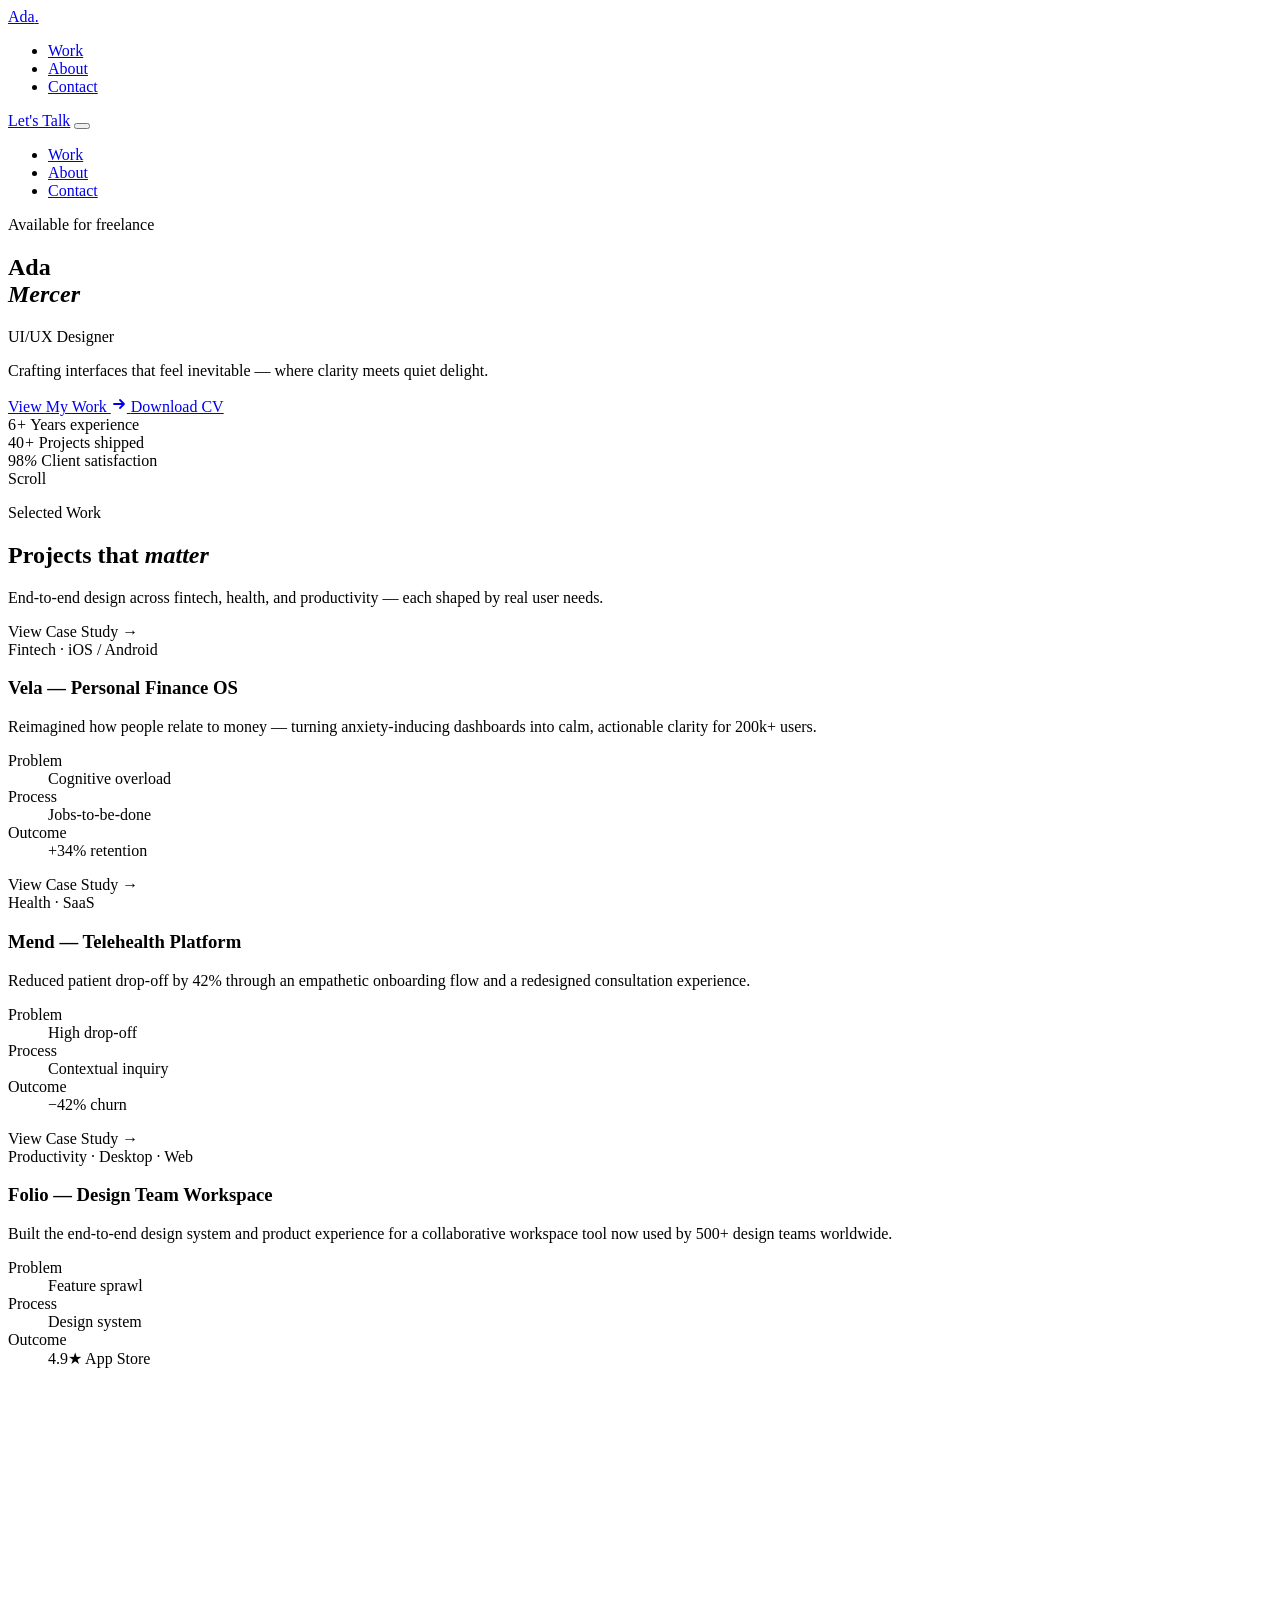
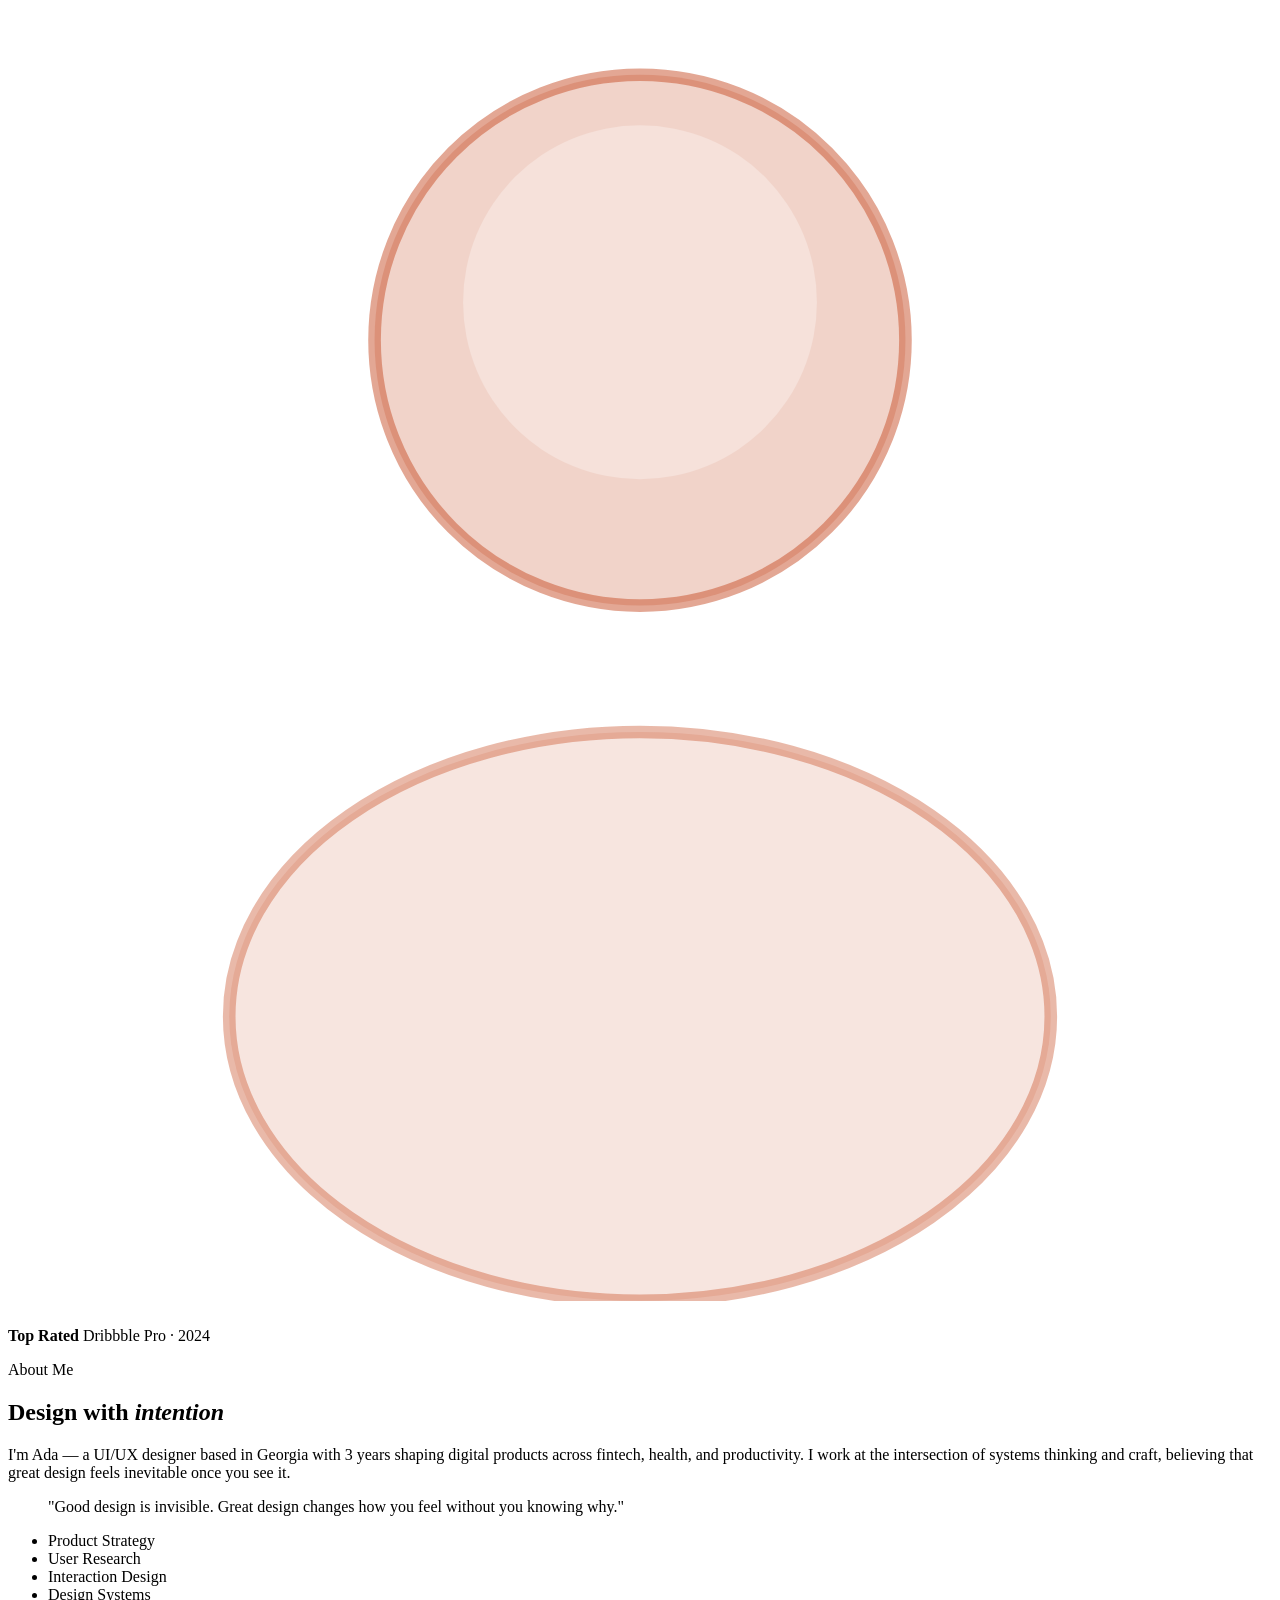
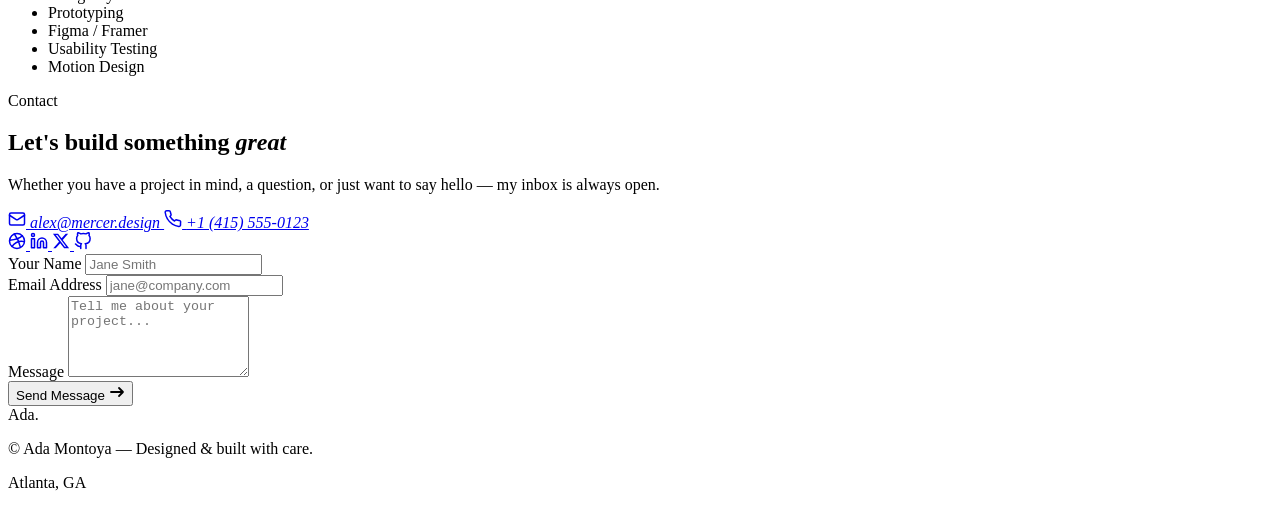
==== index.HTML @ 37df7f0f "Create index.HTML" ====
<!DOCTYPE html>
<html lang="en">
<head>
  <!-- =============================================
       META & SEO
  ============================================= -->
  <meta charset="UTF-8" />
  <meta name="viewport" content="width=device-width, initial-scale=1.0"/>
  <meta name="description" content="Ada Montoya — UI/UX Designer crafting clean, intentional digital experiences."/>
  <meta name="author" content="Ada Montoya"/>

  <!-- Open Graph (social media previews) -->
  <meta property="og:title" content="Ada Montoya — UI/UX Designer"/>
  <meta property="og:description" content="Designing interfaces where clarity meets quiet delight."/>
  <meta property="og:image" content="assets/og-image.png"/>
  <meta property="og:url" content="https://yourusername.github.io/portfolio"/>
  <meta property="og:type" content="website"/>

  <!-- Twitter Card -->
  <meta name="twitter:card" content="summary_large_image"/>
  <meta name="twitter:title" content="Ada Montoya — UI/UX Designer"/>
  <meta name="twitter:image" content="assets/og-image.png"/>

  <title>Ada Montoya — UI/UX Designer</title>

  <!-- Favicon -->
  <link rel="icon" type="image/png" href="assets/favicon.png"/>

  <!-- =============================================
       FONTS
  ============================================= -->
  <link rel="preconnect" href="https://fonts.googleapis.com"/>
  <link rel="preconnect" href="https://fonts.gstatic.com" crossorigin/>
  <link href="https://fonts.googleapis.com/css2?family=Playfair+Display:ital,wght@0,700;0,900;1,400&family=DM+Sans:wght@300;400;500&display=swap" rel="stylesheet"/>

  <!-- =============================================
       STYLESHEET
  ============================================= -->
  <link rel="stylesheet" href="style.css"/>
</head>

<body>

  <!-- =============================================
       CUSTOM CURSOR (desktop only)
  ============================================= -->
  <div class="cursor" id="cursor" aria-hidden="true"></div>

  <!-- =============================================
       NAVIGATION
  ============================================= -->
  <header>
    <nav class="nav" id="nav" role="navigation" aria-label="Main navigation">
      <a href="#hero" class="nav__logo" aria-label="Ada Montoya — Home">
        Ada<span>.</span>
      </a>

      <!-- Desktop links -->
      <ul class="nav__links" role="list">
        <li><a href="#projects">Work</a></li>
        <li><a href="#about">About</a></li>
        <li><a href="#contact">Contact</a></li>
      </ul>

      <!-- CTA button -->
      <a href="#contact" class="btn btn--nav">Let's Talk</a>

      <!-- Mobile hamburger -->
      <button class="nav__hamburger" id="hamburger" aria-label="Toggle menu" aria-expanded="false">
        <span></span>
        <span></span>
        <span></span>
      </button>
    </nav>

    <!-- Mobile menu (toggled by JS) -->
    <div class="nav__mobile" id="mobileMenu" aria-hidden="true">
      <ul role="list">
        <li><a href="#projects" class="mobile-link">Work</a></li>
        <li><a href="#about"    class="mobile-link">About</a></li>
        <li><a href="#contact"  class="mobile-link">Contact</a></li>
      </ul>
    </div>
  </header>

  <main>

    <!-- =============================================
         HERO SECTION
    ============================================= -->
    <section class="hero" id="hero" aria-label="Introduction">
      <div class="hero__text">
        <!-- Availability badge -->
        <div class="badge" aria-label="Currently available for work">
          <span class="badge__dot" aria-hidden="true"></span>
          Available for freelance
        </div>

        <!-- Name headline -->
        <h1 class="hero__name">
          Ada<br>
          <em>Mercer</em>
        </h1>

        <!-- Title + tagline -->
        <p class="hero__title">UI/UX Designer</p>
        <p class="hero__tagline">
          Crafting interfaces that feel inevitable — where clarity meets quiet delight.
        </p>

        <!-- CTAs -->
        <div class="hero__actions">
          <a href="#projects" class="btn btn--primary">
            View My Work
            <svg width="16" height="16" viewBox="0 0 16 16" fill="none" aria-hidden="true">
              <path d="M3 8h10M9 4l4 4-4 4" stroke="currentColor" stroke-width="1.8" stroke-linecap="round" stroke-linejoin="round"/>
            </svg>
          </a>
          <a href="assets/ada-montoya-resume.pdf" class="btn btn--ghost" target="_blank" rel="noopener">
            Download CV
          </a>
        </div>
      </div>

      <!-- Stats column -->
      <div class="hero__stats" aria-label="Career highlights">
        <div class="stat">
          <span class="stat__num">6<em>+</em></span>
          <span class="stat__label">Years experience</span>
        </div>
        <div class="stat">
          <span class="stat__num">40<em>+</em></span>
          <span class="stat__label">Projects shipped</span>
        </div>
        <div class="stat">
          <span class="stat__num">98<em>%</em></span>
          <span class="stat__label">Client satisfaction</span>
        </div>
      </div>

      <!-- Scroll cue -->
      <div class="scroll-cue" aria-hidden="true">
        <div class="scroll-cue__line"></div>
        <span>Scroll</span>
      </div>
    </section>

    <!-- =============================================
         PROJECTS SECTION
    ============================================= -->
    <section class="projects" id="projects" aria-label="Selected projects">
      <div class="section-header reveal">
        <p class="section-label">Selected Work</p>
        <h2 class="section-title">Projects that <em>matter</em></h2>
        <p class="section-sub">
          End-to-end design across fintech, health, and productivity — each shaped by real user needs.
        </p>
      </div>

      <div class="projects__grid">

        <!-- Project Card 1 -->
        <article class="project-card reveal" aria-label="Vela Finance project">
          <div class="project-card__visual pv--orange">
            <!-- Replace with <img src="assets/vela-cover.png" alt="Vela Finance app screens"> -->
            <div class="project-card__mockup" aria-hidden="true">
              <div class="mock">
                <div class="mock__bar"></div>
                <div class="mock__bar mock__bar--short"></div>
                <div class="mock__body"></div>
              </div>
            </div>
            <div class="project-card__overlay" aria-hidden="true">
              <span class="view-label">View Case Study →</span>
            </div>
          </div>
          <div class="project-card__info">
            <span class="project-tag">Fintech · iOS / Android</span>
            <h3 class="project-card__title">Vela — Personal Finance OS</h3>
            <p class="project-card__desc">
              Reimagined how people relate to money — turning anxiety-inducing dashboards
              into calm, actionable clarity for 200k+ users.
            </p>
            <dl class="project-meta">
              <div class="project-meta__item">
                <dt>Problem</dt>
                <dd>Cognitive overload</dd>
              </div>
              <div class="project-meta__item">
                <dt>Process</dt>
                <dd>Jobs-to-be-done</dd>
              </div>
              <div class="project-meta__item">
                <dt>Outcome</dt>
                <dd>+34% retention</dd>
              </div>
            </dl>
          </div>
        </article>

        <!-- Project Card 2 -->
        <article class="project-card reveal" aria-label="Mend Telehealth project">
          <div class="project-card__visual pv--blue">
            <div class="project-card__mockup" aria-hidden="true">
              <div class="mock">
                <div class="mock__bar mock__bar--short"></div>
                <div class="mock__bar"></div>
                <div class="mock__body"></div>
              </div>
            </div>
            <div class="project-card__overlay" aria-hidden="true">
              <span class="view-label">View Case Study →</span>
            </div>
          </div>
          <div class="project-card__info">
            <span class="project-tag">Health · SaaS</span>
            <h3 class="project-card__title">Mend — Telehealth Platform</h3>
            <p class="project-card__desc">
              Reduced patient drop-off by 42% through an empathetic onboarding flow
              and a redesigned consultation experience.
            </p>
            <dl class="project-meta">
              <div class="project-meta__item">
                <dt>Problem</dt>
                <dd>High drop-off</dd>
              </div>
              <div class="project-meta__item">
                <dt>Process</dt>
                <dd>Contextual inquiry</dd>
              </div>
              <div class="project-meta__item">
                <dt>Outcome</dt>
                <dd>−42% churn</dd>
              </div>
            </dl>
          </div>
        </article>

        <!-- Project Card 3 — wide -->
        <article class="project-card project-card--wide reveal" aria-label="Folio Workspace project">
          <div class="project-card__visual pv--green">
            <div class="project-card__mockup" aria-hidden="true">
              <div class="mock">
                <div class="mock__bar"></div>
                <div class="mock__bar mock__bar--short"></div>
                <div class="mock__body"></div>
              </div>
            </div>
            <div class="project-card__overlay" aria-hidden="true">
              <span class="view-label">View Case Study →</span>
            </div>
          </div>
          <div class="project-card__info">
            <span class="project-tag">Productivity · Desktop · Web</span>
            <h3 class="project-card__title">Folio — Design Team Workspace</h3>
            <p class="project-card__desc">
              Built the end-to-end design system and product experience for a collaborative
              workspace tool now used by 500+ design teams worldwide.
            </p>
            <dl class="project-meta">
              <div class="project-meta__item">
                <dt>Problem</dt>
                <dd>Feature sprawl</dd>
              </div>
              <div class="project-meta__item">
                <dt>Process</dt>
                <dd>Design system</dd>
              </div>
              <div class="project-meta__item">
                <dt>Outcome</dt>
                <dd>4.9★ App Store</dd>
              </div>
            </dl>
          </div>
        </article>

      </div>
    </section>

    <!-- =============================================
         ABOUT SECTION
    ============================================= -->
    <section class="about" id="about" aria-label="About Ada Montoya">
      <div class="about__grid">

        <!-- Photo column -->
        <div class="about__photo reveal">
          <div class="about__frame">
            <!--
              Replace the SVG below with a real photo:
              <img src="assets/ada-montoya.jpg" alt="Ada Montoya, UI/UX Designer">
            -->
            <svg class="avatar" viewBox="0 0 200 240" fill="none" aria-label="Ada Montoya photo placeholder">
              <ellipse cx="100" cy="88" rx="42" ry="42" fill="rgba(200,80,42,.25)" stroke="rgba(200,80,42,.5)" stroke-width="2"/>
              <circle cx="100" cy="82" r="28" fill="rgba(255,255,255,.3)"/>
              <ellipse cx="100" cy="195" rx="65" ry="45" fill="rgba(200,80,42,.15)" stroke="rgba(200,80,42,.4)" stroke-width="2"/>
            </svg>
          </div>
          <!-- Floating credential chip -->
          <div class="about__chip" aria-label="Award: Top Rated on Dribbble, 2024">
            <div class="chip__icon" aria-hidden="true">
              <svg width="18" height="18" viewBox="0 0 18 18" fill="none">
                <path d="M9 2l1.8 3.6L15 6.3l-3 2.9.7 4.1L9 11.2l-3.7 2.1.7-4.1L3 6.3l4.2-.7L9 2z" fill="#fff"/>
              </svg>
            </div>
            <div class="chip__text">
              <strong>Top Rated</strong>
              <span>Dribbble Pro · 2024</span>
            </div>
          </div>
        </div>

        <!-- Content column -->
        <div class="about__content">
          <p class="section-label reveal">About Me</p>
          <h2 class="section-title reveal">Design with <em>intention</em></h2>

          <p class="about__intro reveal">
            I'm Ada — a UI/UX designer based in Georgia with 3 years shaping
            digital products across fintech, health, and productivity. I work at the
            intersection of systems thinking and craft, believing that great design
            feels inevitable once you see it.
          </p>

          <!-- Philosophy quote -->
          <blockquote class="about__quote reveal">
            "Good design is invisible. Great design changes how you feel without you knowing why."
          </blockquote>

          <!-- Skills -->
          <ul class="skills" aria-label="Design skills" role="list">
            <li class="skill-pill reveal"><span class="skill-pill__dot" aria-hidden="true"></span>Product Strategy</li>
            <li class="skill-pill reveal"><span class="skill-pill__dot" aria-hidden="true"></span>User Research</li>
            <li class="skill-pill reveal"><span class="skill-pill__dot" aria-hidden="true"></span>Interaction Design</li>
            <li class="skill-pill reveal"><span class="skill-pill__dot" aria-hidden="true"></span>Design Systems</li>
            <li class="skill-pill reveal"><span class="skill-pill__dot" aria-hidden="true"></span>Prototyping</li>
            <li class="skill-pill reveal"><span class="skill-pill__dot" aria-hidden="true"></span>Figma / Framer</li>
            <li class="skill-pill reveal"><span class="skill-pill__dot" aria-hidden="true"></span>Usability Testing</li>
            <li class="skill-pill reveal"><span class="skill-pill__dot" aria-hidden="true"></span>Motion Design</li>
          </ul>
        </div>

      </div>
    </section>

    <!-- =============================================
         CONTACT SECTION
    ============================================= -->
    <section class="contact" id="contact" aria-label="Contact Ada Montoya">
      <div class="contact__wrap">

        <!-- Left: info -->
        <div class="contact__info">
          <p class="section-label reveal">Contact</p>
          <h2 class="section-title reveal">Let's build something <em>great</em></h2>
          <p class="contact__lead reveal">
            Whether you have a project in mind, a question, or just want to say hello —
            my inbox is always open.
          </p>

          <!-- Direct links -->
          <address class="contact__links reveal">
            <a href="mailto:alex@mercer.design" class="contact-link">
              <span class="contact-link__icon" aria-hidden="true">
                <svg width="18" height="18" viewBox="0 0 24 24" fill="none" stroke="currentColor" stroke-width="2" stroke-linecap="round" stroke-linejoin="round">
                  <rect x="2" y="4" width="20" height="16" rx="2"/>
                  <path d="m22 7-8.97 5.7a1.94 1.94 0 0 1-2.06 0L2 7"/>
                </svg>
              </span>
              alex@mercer.design
            </a>
            <a href="tel:+14155550123" class="contact-link">
              <span class="contact-link__icon" aria-hidden="true">
                <svg width="18" height="18" viewBox="0 0 24 24" fill="none" stroke="currentColor" stroke-width="2" stroke-linecap="round" stroke-linejoin="round">
                  <path d="M22 16.92v3a2 2 0 0 1-2.18 2 19.8 19.8 0 0 1-8.63-3.07A19.5 19.5 0 0 1 4.69 12 19.8 19.8 0 0 1 1.63 3.35 2 2 0 0 1 3.6 1h3a2 2 0 0 1 2 1.72c.127.96.361 1.903.7 2.81a2 2 0 0 1-.45 2.11L7.91 8.6a16 16 0 0 0 6.13 6.13l.96-.96a2 2 0 0 1 2.11-.45c.907.339 1.85.573 2.81.7A2 2 0 0 1 22 16.92z"/>
                </svg>
              </span>
              +1 (415) 555-0123
            </a>
          </address>

          <!-- Social icons -->
          <div class="social-row reveal" aria-label="Social media links">
            <a href="https://dribbble.com/yourhandle" class="social-btn" aria-label="Dribbble" target="_blank" rel="noopener">
              <svg width="18" height="18" viewBox="0 0 24 24" fill="none" stroke="currentColor" stroke-width="2" stroke-linecap="round" stroke-linejoin="round" aria-hidden="true">
                <circle cx="12" cy="12" r="10"/>
                <path d="M19.13 5.09C15.22 9.14 10 10.44 2.25 10.94"/>
                <path d="M21.75 12.84c-6.62-1.41-12.14 1-16.38 6.32"/>
                <path d="M8.56 2.75c4.37 6 6 9.42 8 17.72"/>
              </svg>
            </a>
            <a href="https://linkedin.com/in/yourhandle" class="social-btn" aria-label="LinkedIn" target="_blank" rel="noopener">
              <svg width="18" height="18" viewBox="0 0 24 24" fill="none" stroke="currentColor" stroke-width="2" stroke-linecap="round" stroke-linejoin="round" aria-hidden="true">
                <path d="M16 8a6 6 0 0 1 6 6v7h-4v-7a2 2 0 0 0-4 0v7h-4v-7a6 6 0 0 1 6-6z"/>
                <rect width="4" height="12" x="2" y="9"/>
                <circle cx="4" cy="4" r="2"/>
              </svg>
            </a>
            <a href="https://twitter.com/yourhandle" class="social-btn" aria-label="Twitter / X" target="_blank" rel="noopener">
              <svg width="18" height="18" viewBox="0 0 24 24" fill="currentColor" aria-hidden="true">
                <path d="M18.244 2.25h3.308l-7.227 8.26 8.502 11.24H16.17l-5.214-6.817L4.99 21.75H1.68l7.73-8.835L1.254 2.25H8.08l4.713 6.231zm-1.161 17.52h1.833L7.084 4.126H5.117z"/>
              </svg>
            </a>
            <a href="https://github.com/yourhandle" class="social-btn" aria-label="GitHub" target="_blank" rel="noopener">
              <svg width="18" height="18" viewBox="0 0 24 24" fill="none" stroke="currentColor" stroke-width="2" stroke-linecap="round" stroke-linejoin="round" aria-hidden="true">
                <path d="M9 19c-5 1.5-5-2.5-7-3m14 6v-3.87a3.37 3.37 0 0 0-.94-2.61c3.14-.35 6.44-1.54 6.44-7A5.44 5.44 0 0 0 20 4.77 5.07 5.07 0 0 0 19.91 1S18.73.65 16 2.48a13.38 13.38 0 0 0-7 0C6.27.65 5.09 1 5.09 1A5.07 5.07 0 0 0 5 4.77a5.44 5.44 0 0 0-1.5 3.78c0 5.42 3.3 6.61 6.44 7A3.37 3.37 0 0 0 9 18.13V22"/>
              </svg>
            </a>
          </div>
        </div>

        <!-- Right: form -->
        <form class="contact__form reveal" id="contactForm" novalidate aria-label="Contact form">
          <div class="form-group">
            <label for="name">Your Name</label>
            <input
              type="text"
              id="name"
              name="name"
              placeholder="Jane Smith"
              autocomplete="name"
              required
              aria-required="true"
            />
            <span class="form-error" aria-live="polite"></span>
          </div>

          <div class="form-group">
            <label for="email">Email Address</label>
            <input
              type="email"
              id="email"
              name="email"
              placeholder="jane@company.com"
              autocomplete="email"
              required
              aria-required="true"
            />
            <span class="form-error" aria-live="polite"></span>
          </div>

          <div class="form-group">
            <label for="message">Message</label>
            <textarea
              id="message"
              name="message"
              placeholder="Tell me about your project..."
              rows="5"
              required
              aria-required="true"
            ></textarea>
            <span class="form-error" aria-live="polite"></span>
          </div>

          <button type="submit" class="btn btn--submit" id="submitBtn">
            Send Message
            <svg width="16" height="16" viewBox="0 0 16 16" fill="none" aria-hidden="true">
              <path d="M2 8h12M10 4l4 4-4 4" stroke="currentColor" stroke-width="1.8" stroke-linecap="round" stroke-linejoin="round"/>
            </svg>
          </button>
        </form>

      </div>
    </section>

  </main>

  <!-- =============================================
       FOOTER
  ============================================= -->
  <footer class="footer" role="contentinfo">
    <div class="footer__logo">Ada<span>.</span></div>
    <p class="footer__copy">© <span id="year"></span> Ada Montoya — Designed &amp; built with care.</p>
    <p class="footer__location">Atlanta, GA</p>
  </footer>

  <!-- =============================================
       JAVASCRIPT (loaded at end of body for performance)
  ============================================= -->
  <script src="main.js"></script>

</body>
</html>
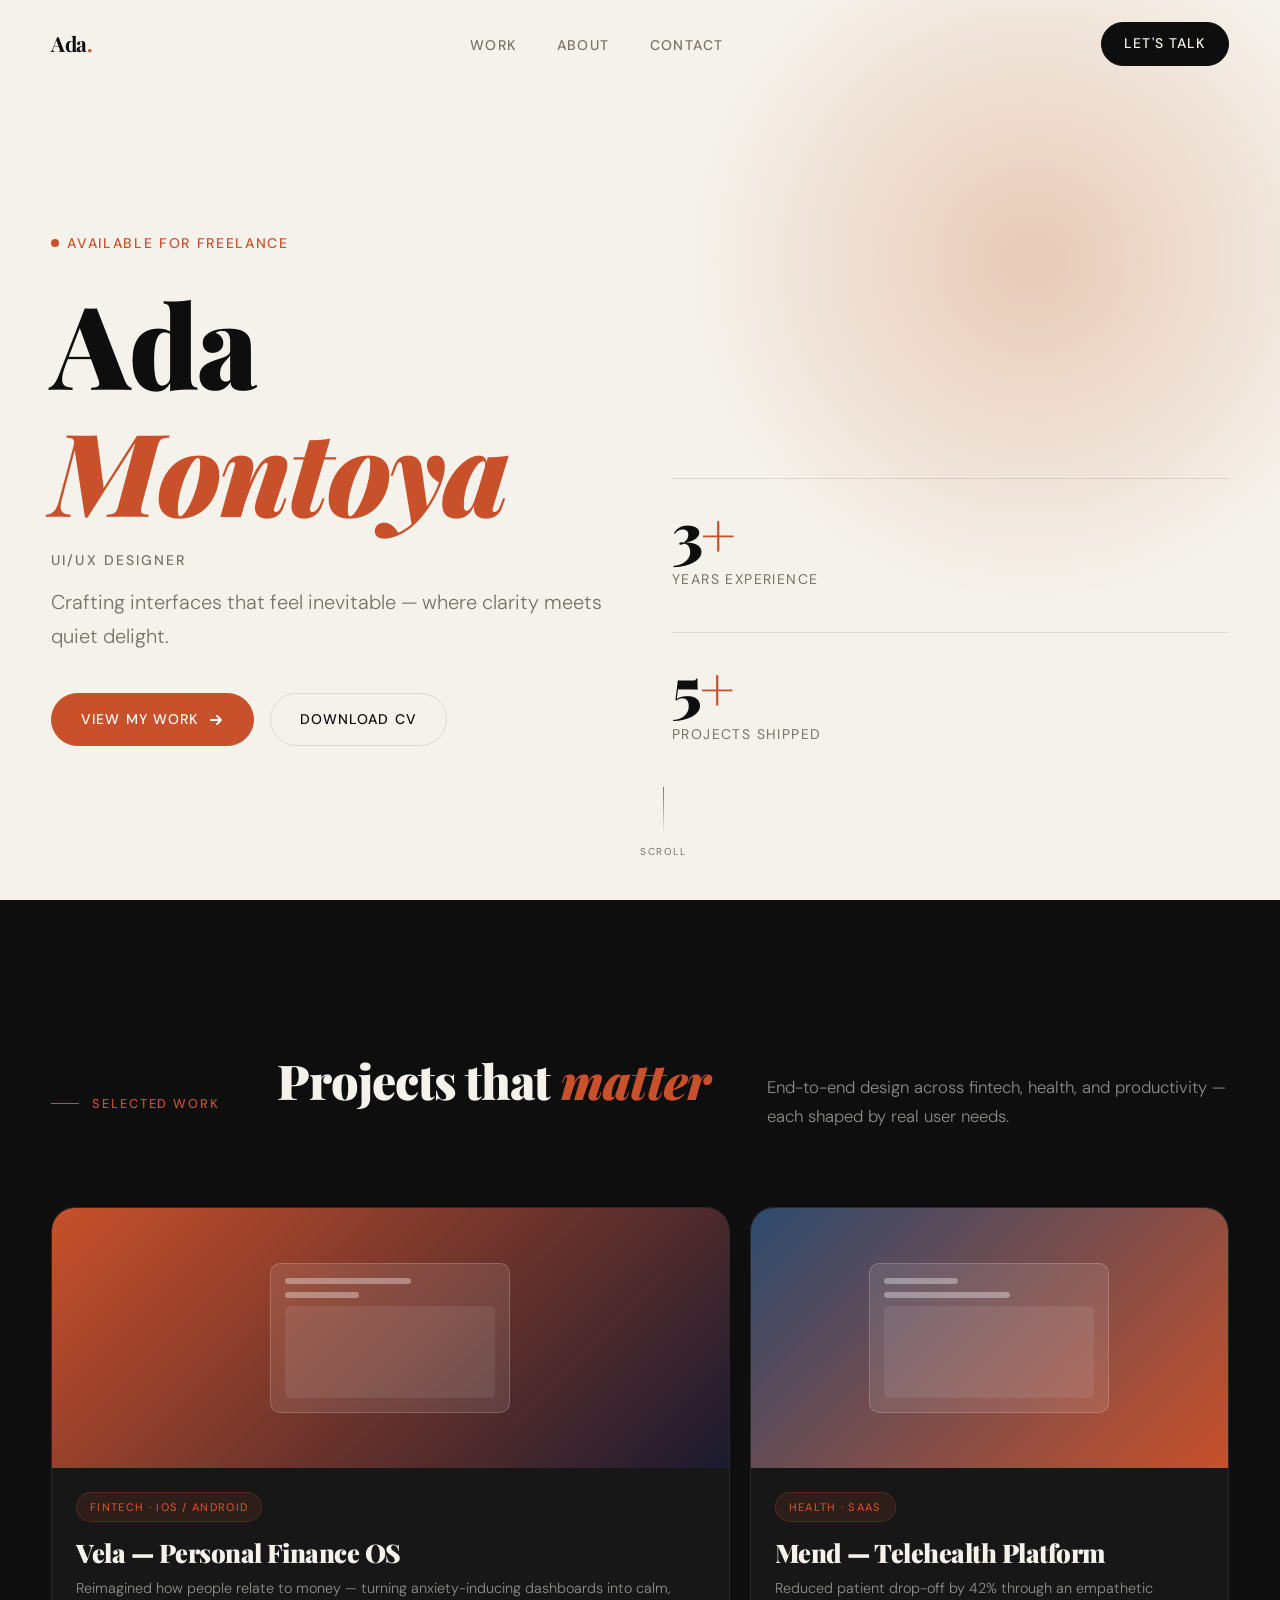
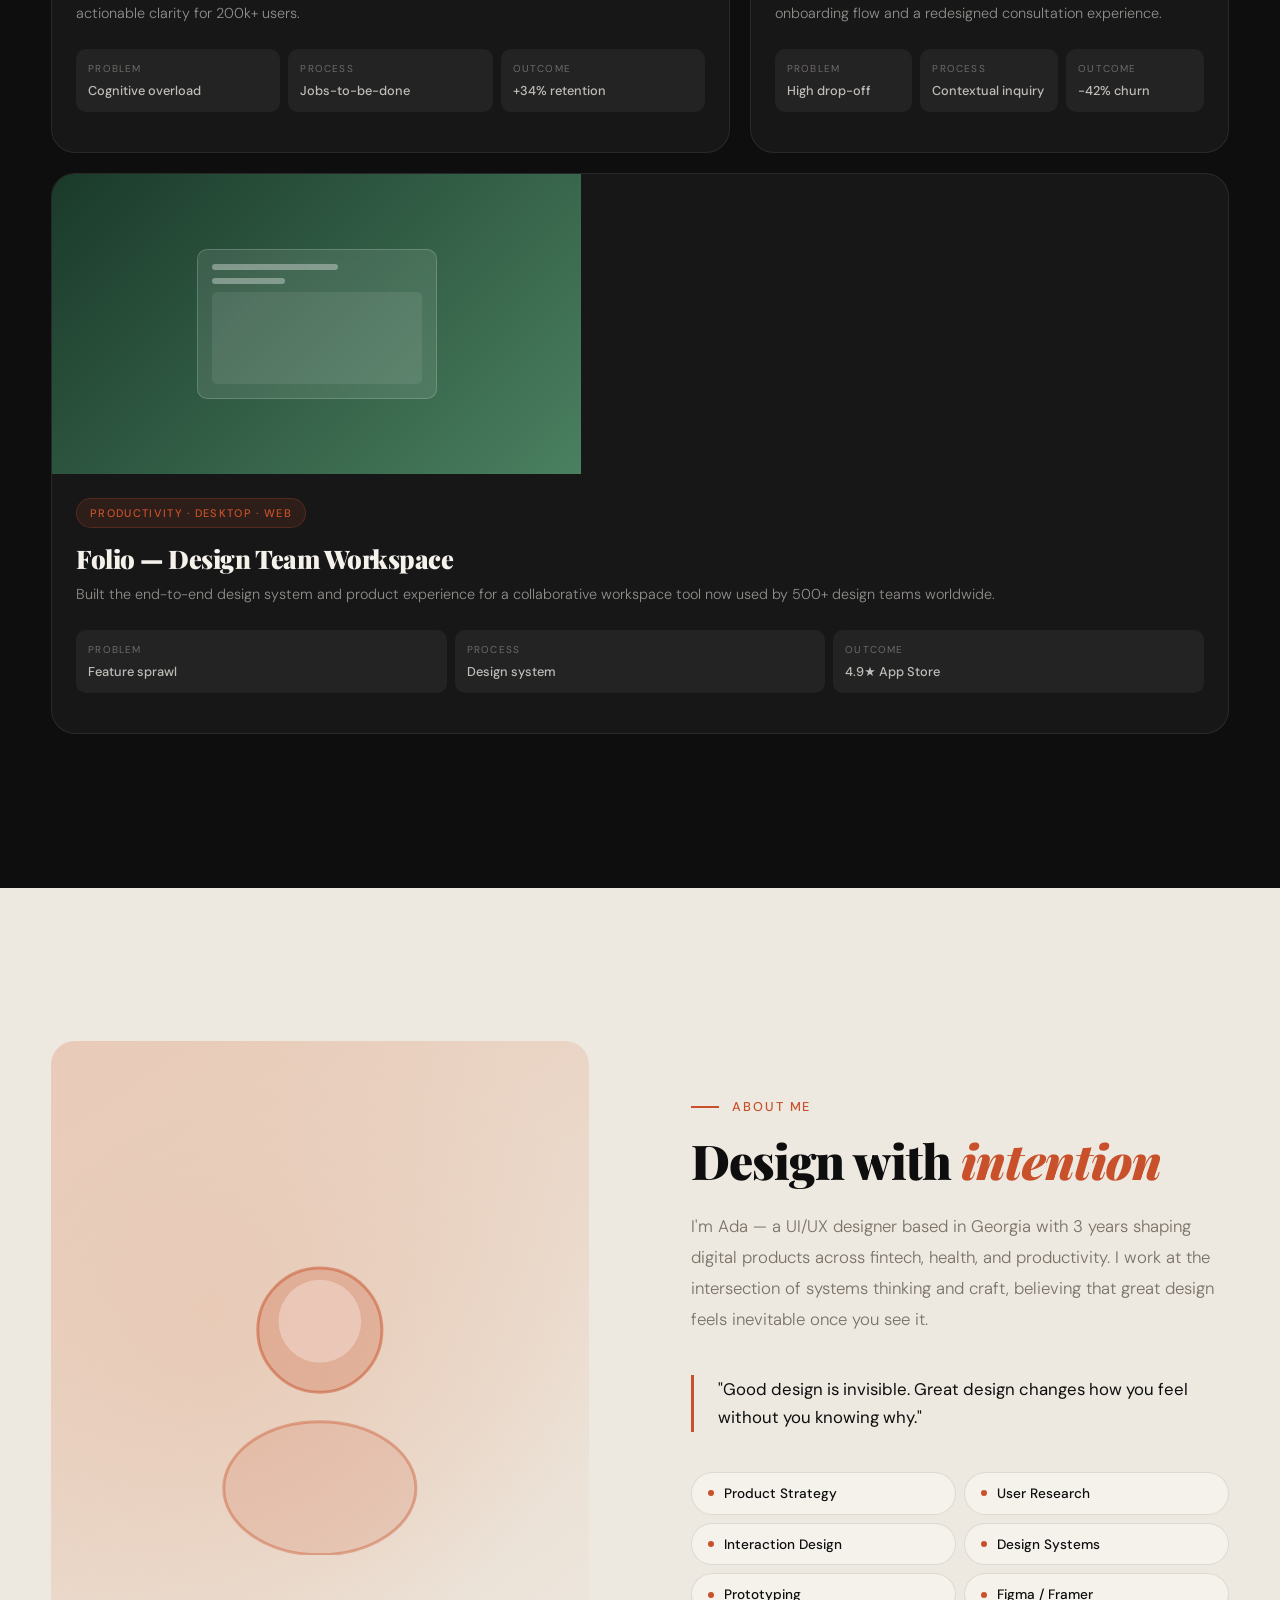
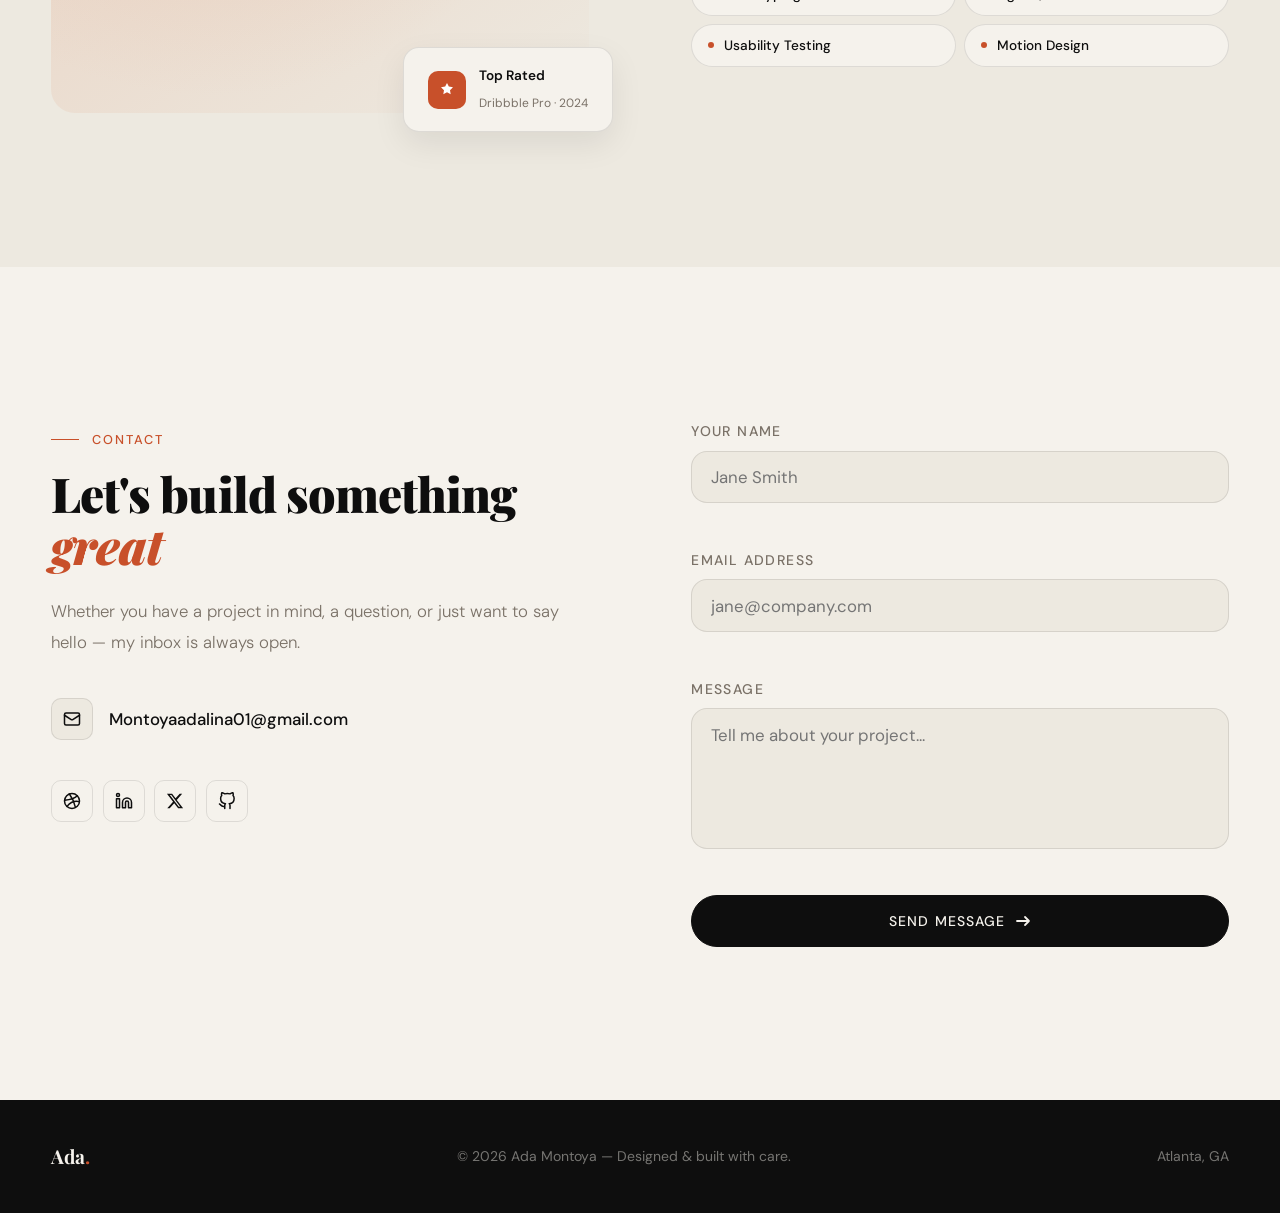
==== commit 50e06785: "adjusted names" ====
--- a/index.HTML
+++ b/index.HTML
@@ -99,7 +99,7 @@
         <!-- Name headline -->
         <h1 class="hero__name">
           Ada<br>
-          <em>Mercer</em>
+          <em>Montoya</em>
         </h1>
 
         <!-- Title + tagline -->
@@ -125,17 +125,17 @@
       <!-- Stats column -->
       <div class="hero__stats" aria-label="Career highlights">
         <div class="stat">
-          <span class="stat__num">6<em>+</em></span>
+          <span class="stat__num">3<em>+</em></span>
           <span class="stat__label">Years experience</span>
         </div>
         <div class="stat">
-          <span class="stat__num">40<em>+</em></span>
+          <span class="stat__num">5<em>+</em></span>
           <span class="stat__label">Projects shipped</span>
         </div>
-        <div class="stat">
+       <!--  <div class="stat">
           <span class="stat__num">98<em>%</em></span>
           <span class="stat__label">Client satisfaction</span>
-        </div>
+        </div>-->
       </div>
 
       <!-- Scroll cue -->
@@ -360,23 +360,23 @@
 
           <!-- Direct links -->
           <address class="contact__links reveal">
-            <a href="mailto:alex@mercer.design" class="contact-link">
+            <a href="mailto:montoyaadalina01@gmail.com" class="contact-link">
               <span class="contact-link__icon" aria-hidden="true">
                 <svg width="18" height="18" viewBox="0 0 24 24" fill="none" stroke="currentColor" stroke-width="2" stroke-linecap="round" stroke-linejoin="round">
                   <rect x="2" y="4" width="20" height="16" rx="2"/>
                   <path d="m22 7-8.97 5.7a1.94 1.94 0 0 1-2.06 0L2 7"/>
                 </svg>
               </span>
-              alex@mercer.design
+              Montoyaadalina01@gmail.com
             </a>
-            <a href="tel:+14155550123" class="contact-link">
+            <!-- <a href="tel:+14155550123" class="contact-link">
               <span class="contact-link__icon" aria-hidden="true">
                 <svg width="18" height="18" viewBox="0 0 24 24" fill="none" stroke="currentColor" stroke-width="2" stroke-linecap="round" stroke-linejoin="round">
                   <path d="M22 16.92v3a2 2 0 0 1-2.18 2 19.8 19.8 0 0 1-8.63-3.07A19.5 19.5 0 0 1 4.69 12 19.8 19.8 0 0 1 1.63 3.35 2 2 0 0 1 3.6 1h3a2 2 0 0 1 2 1.72c.127.96.361 1.903.7 2.81a2 2 0 0 1-.45 2.11L7.91 8.6a16 16 0 0 0 6.13 6.13l.96-.96a2 2 0 0 1 2.11-.45c.907.339 1.85.573 2.81.7A2 2 0 0 1 22 16.92z"/>
                 </svg>
               </span>
               +1 (415) 555-0123
-            </a>
+            </a>-->
           </address>
 
           <!-- Social icons -->
--- a/style.css
+++ b/style.css
@@ -0,0 +1,1323 @@
+/* ================================================================
+   ADA MONTOYA — PORTFOLIO STYLESHEET
+   style.css
+
+   TABLE OF CONTENTS
+   ─────────────────
+   1.  CSS Variables (Design Tokens)
+   2.  Reset & Base
+   3.  Typography
+   4.  Layout Utilities
+   5.  Custom Cursor
+   6.  Navigation
+   7.  Buttons
+   8.  Hero Section
+   9.  Projects Section
+   10. About Section
+   11. Contact Section
+   12. Footer
+   13. Scroll Reveal Animations
+   14. Keyframe Animations
+   15. Media Queries
+================================================================ */
+
+
+/* ================================================================
+   1. CSS VARIABLES — Design Tokens
+   All colors, fonts, spacing defined here.
+   Change these to retheme the entire site instantly.
+================================================================ */
+:root {
+  /* — Colors — */
+  --color-ink:        #0e0e0e;       /* primary text, dark backgrounds */
+  --color-paper:      #f5f2ec;       /* page background (warm white) */
+  --color-cream:      #ede9e0;       /* subtle section bg */
+  --color-accent:     #c8502a;       /* terracotta — brand color */
+  --color-accent-lt:  #e8cab7;       /* light accent for glows */
+  --color-muted:      #7a7167;       /* secondary text */
+  --color-border:     rgba(14,14,14,.1);
+  --color-white:      #ffffff;
+
+  /* — Typography — */
+  --font-display: 'Playfair Display', Georgia, serif;
+  --font-body:    'DM Sans', system-ui, sans-serif;
+
+  /* — Fluid font sizes (clamp: min, preferred, max) — */
+  --fs-hero:   clamp(3.2rem, 9vw,  7.5rem);
+  --fs-h2:     clamp(1.8rem, 4vw,  3rem);
+  --fs-h3:     clamp(1.2rem, 2vw,  1.6rem);
+  --fs-body:   1.05rem;
+  --fs-small:  0.875rem;
+  --fs-label:  0.8rem;
+
+  /* — Spacing — */
+  --space-xs:   0.5rem;
+  --space-sm:   1rem;
+  --space-md:   1.5rem;
+  --space-lg:   2.5rem;
+  --space-xl:   4rem;
+  --space-2xl:  clamp(5rem, 12vw, 10rem);
+
+  /* — Layout — */
+  --max-w:      1200px;
+  --page-pad:   4vw;
+  --radius-sm:  10px;
+  --radius-md:  16px;
+  --radius-lg:  24px;
+  --radius-pill: 100px;
+
+  /* — Motion — */
+  --ease-out:  cubic-bezier(0.22, 1, 0.36, 1);
+  --ease-in:   cubic-bezier(0.64, 0, 0.78, 0);
+  --duration-fast:   200ms;
+  --duration-base:   350ms;
+  --duration-slow:   600ms;
+  --duration-slower: 900ms;
+}
+
+
+/* ================================================================
+   2. RESET & BASE
+================================================================ */
+*,
+*::before,
+*::after {
+  box-sizing: border-box;
+  margin: 0;
+  padding: 0;
+}
+
+html {
+  scroll-behavior: smooth;
+  -webkit-text-size-adjust: 100%;
+}
+
+body {
+  font-family: var(--font-body);
+  font-size: var(--fs-body);
+  background-color: var(--color-paper);
+  color: var(--color-ink);
+  line-height: 1.7;
+  overflow-x: hidden;
+  cursor: none; /* hidden — replaced by custom cursor */
+}
+
+/* Restore cursor on touch devices */
+@media (hover: none) {
+  body { cursor: auto; }
+}
+
+img, svg { display: block; max-width: 100%; }
+
+ul, ol { list-style: none; }
+
+a {
+  color: inherit;
+  text-decoration: none;
+}
+
+button {
+  font-family: inherit;
+  background: none;
+  border: none;
+}
+
+address { font-style: normal; }
+
+/* Focus styles for accessibility */
+:focus-visible {
+  outline: 2px solid var(--color-accent);
+  outline-offset: 3px;
+  border-radius: 4px;
+}
+
+
+/* ================================================================
+   3. TYPOGRAPHY
+================================================================ */
+h1, h2, h3 {
+  font-family: var(--font-display);
+  font-weight: 900;
+  line-height: 1.1;
+  letter-spacing: -0.02em;
+}
+
+h1 { font-size: var(--fs-hero); }
+h2 { font-size: var(--fs-h2); }
+h3 { font-size: var(--fs-h3); }
+
+em { font-style: italic; }
+
+/* Shared section label (e.g. "Selected Work") */
+.section-label {
+  display: inline-flex;
+  align-items: center;
+  gap: 0.8rem;
+  font-size: var(--fs-label);
+  font-weight: 500;
+  text-transform: uppercase;
+  letter-spacing: 0.15em;
+  color: var(--color-accent);
+  margin-bottom: var(--space-sm);
+}
+
+.section-label::before {
+  content: '';
+  display: block;
+  width: 28px;
+  height: 1.5px;
+  background: var(--color-accent);
+  flex-shrink: 0;
+}
+
+/* Section title shared style */
+.section-title {
+  max-width: 18ch;
+  margin-bottom: var(--space-md);
+}
+
+.section-title em {
+  color: var(--color-accent);
+}
+
+
+/* ================================================================
+   4. LAYOUT UTILITIES
+================================================================ */
+.container {
+  width: 100%;
+  max-width: var(--max-w);
+  margin-inline: auto;
+  padding-inline: var(--page-pad);
+}
+
+section {
+  padding-block: var(--space-2xl);
+  padding-inline: var(--page-pad);
+}
+
+
+/* ================================================================
+   5. CUSTOM CURSOR
+================================================================ */
+.cursor {
+  width: 10px;
+  height: 10px;
+  background: var(--color-accent);
+  border-radius: 50%;
+  position: fixed;
+  top: 0;
+  left: 0;
+  pointer-events: none;
+  z-index: 9999;
+  transform: translate(-50%, -50%);
+  transition:
+    width var(--duration-base) var(--ease-out),
+    height var(--duration-base) var(--ease-out),
+    background var(--duration-base);
+  mix-blend-mode: multiply;
+  will-change: transform;
+}
+
+.cursor.is-expanded {
+  width: 44px;
+  height: 44px;
+  background: var(--color-accent-lt);
+}
+
+/* Hide on touch devices */
+@media (hover: none) {
+  .cursor { display: none; }
+}
+
+
+/* ================================================================
+   6. NAVIGATION
+================================================================ */
+.nav {
+  position: fixed;
+  top: 0;
+  left: 0;
+  right: 0;
+  z-index: 100;
+  display: flex;
+  align-items: center;
+  justify-content: space-between;
+  padding: 1.4rem var(--page-pad);
+  transition:
+    background var(--duration-slow),
+    backdrop-filter var(--duration-slow),
+    box-shadow var(--duration-slow);
+}
+
+/* Frosted glass on scroll — class added by JS */
+.nav.is-scrolled {
+  background: rgba(245, 242, 236, 0.85);
+  backdrop-filter: blur(14px);
+  -webkit-backdrop-filter: blur(14px);
+  box-shadow: 0 1px 0 var(--color-border);
+}
+
+/* Logo */
+.nav__logo {
+  font-family: var(--font-display);
+  font-size: 1.3rem;
+  font-weight: 700;
+  letter-spacing: -0.02em;
+  transition: opacity var(--duration-fast);
+}
+
+.nav__logo span { color: var(--color-accent); }
+.nav__logo:hover { opacity: 0.75; }
+
+/* Desktop links */
+.nav__links {
+  display: flex;
+  gap: var(--space-lg);
+}
+
+.nav__links a {
+  position: relative;
+  font-size: var(--fs-small);
+  font-weight: 500;
+  text-transform: uppercase;
+  letter-spacing: 0.1em;
+  color: var(--color-muted);
+  transition: color var(--duration-fast);
+}
+
+.nav__links a::after {
+  content: '';
+  position: absolute;
+  bottom: -3px;
+  left: 0;
+  width: 0;
+  height: 1.5px;
+  background: var(--color-accent);
+  transition: width var(--duration-base) var(--ease-out);
+}
+
+.nav__links a:hover {
+  color: var(--color-ink);
+}
+
+.nav__links a:hover::after {
+  width: 100%;
+}
+
+/* Hamburger (mobile only — shown via media query) */
+.nav__hamburger {
+  display: none;
+  flex-direction: column;
+  gap: 5px;
+  width: 28px;
+  cursor: none;
+  padding: 4px;
+}
+
+.nav__hamburger span {
+  display: block;
+  width: 100%;
+  height: 2px;
+  background: var(--color-ink);
+  border-radius: 2px;
+  transition: transform var(--duration-base) var(--ease-out), opacity var(--duration-fast);
+}
+
+/* Hamburger open state — class toggled by JS */
+.nav__hamburger.is-open span:nth-child(1) {
+  transform: translateY(7px) rotate(45deg);
+}
+.nav__hamburger.is-open span:nth-child(2) {
+  opacity: 0;
+}
+.nav__hamburger.is-open span:nth-child(3) {
+  transform: translateY(-7px) rotate(-45deg);
+}
+
+/* Mobile menu drawer */
+.nav__mobile {
+  display: none; /* shown via media query */
+  position: fixed;
+  inset: 0;
+  top: 70px;
+  background: var(--color-paper);
+  padding: var(--space-xl) var(--page-pad);
+  z-index: 99;
+  transform: translateX(100%);
+  transition: transform var(--duration-slow) var(--ease-out);
+}
+
+.nav__mobile.is-open {
+  transform: translateX(0);
+}
+
+.nav__mobile ul {
+  display: flex;
+  flex-direction: column;
+  gap: var(--space-lg);
+}
+
+.nav__mobile a {
+  font-family: var(--font-display);
+  font-size: clamp(2rem, 8vw, 3.5rem);
+  font-weight: 700;
+  color: var(--color-ink);
+  transition: color var(--duration-fast);
+}
+
+.nav__mobile a:hover { color: var(--color-accent); }
+
+
+/* ================================================================
+   7. BUTTONS
+================================================================ */
+.btn {
+  display: inline-flex;
+  align-items: center;
+  gap: 0.6rem;
+  font-family: var(--font-body);
+  font-size: var(--fs-small);
+  font-weight: 500;
+  text-transform: uppercase;
+  letter-spacing: 0.08em;
+  border-radius: var(--radius-pill);
+  padding: 0.85rem 1.8rem;
+  cursor: none;
+  transition:
+    transform var(--duration-base) var(--ease-out),
+    box-shadow var(--duration-base),
+    background var(--duration-fast),
+    border-color var(--duration-fast),
+    color var(--duration-fast);
+  position: relative;
+}
+
+.btn svg {
+  flex-shrink: 0;
+  transition: transform var(--duration-base) var(--ease-out);
+}
+
+.btn:hover { transform: translateY(-3px); }
+.btn:active { transform: translateY(-1px); }
+
+/* Primary — solid accent */
+.btn--primary {
+  background: var(--color-accent);
+  color: var(--color-white);
+  border: 1.5px solid var(--color-accent);
+}
+
+.btn--primary:hover {
+  box-shadow: 0 12px 28px rgba(200, 80, 42, 0.35);
+}
+
+.btn--primary:hover svg {
+  transform: translateX(4px);
+}
+
+/* Ghost — outlined */
+.btn--ghost {
+  background: transparent;
+  color: var(--color-ink);
+  border: 1.5px solid var(--color-border);
+}
+
+.btn--ghost:hover {
+  border-color: var(--color-ink);
+}
+
+/* Nav CTA */
+.btn--nav {
+  background: var(--color-ink);
+  color: var(--color-paper);
+  border: 1.5px solid var(--color-ink);
+  padding: 0.55rem 1.4rem;
+}
+
+.btn--nav:hover {
+  background: var(--color-accent);
+  border-color: var(--color-accent);
+}
+
+/* Form submit */
+.btn--submit {
+  background: var(--color-ink);
+  color: var(--color-paper);
+  border: 1.5px solid var(--color-ink);
+  width: 100%;
+  justify-content: center;
+  padding: 1rem 2rem;
+}
+
+.btn--submit:hover {
+  background: var(--color-accent);
+  border-color: var(--color-accent);
+  box-shadow: 0 12px 28px rgba(200, 80, 42, 0.35);
+}
+
+.btn--submit:hover svg {
+  transform: translateX(4px);
+}
+
+/* Success state — added by JS */
+.btn--submit.is-sent {
+  background: #2d7a4a;
+  border-color: #2d7a4a;
+  pointer-events: none;
+}
+
+
+/* ================================================================
+   8. HERO SECTION
+================================================================ */
+.hero {
+  min-height: 100svh;
+  padding-top: 10rem;
+  padding-bottom: var(--space-2xl);
+  padding-inline: var(--page-pad);
+  display: grid;
+  grid-template-columns: 1fr 1fr;
+  align-items: end;
+  gap: var(--space-xl);
+  position: relative;
+  overflow: hidden;
+}
+
+/* Ambient background orb */
+.hero::before {
+  content: '';
+  position: absolute;
+  top: -10%;
+  right: -8%;
+  width: clamp(300px, 55vw, 700px);
+  height: clamp(300px, 55vw, 700px);
+  background: radial-gradient(circle, var(--color-accent-lt) 0%, transparent 70%);
+  border-radius: 50%;
+  z-index: 0;
+  pointer-events: none;
+  animation: breathe 8s ease-in-out infinite;
+}
+
+/* Availability badge */
+.badge {
+  display: inline-flex;
+  align-items: center;
+  gap: 0.5rem;
+  font-size: var(--fs-small);
+  font-weight: 500;
+  text-transform: uppercase;
+  letter-spacing: 0.12em;
+  color: var(--color-accent);
+  margin-bottom: var(--space-md);
+
+  /* Entrance animation */
+  opacity: 0;
+  animation: fade-up var(--duration-slower) 0.2s var(--ease-out) forwards;
+}
+
+.badge__dot {
+  width: 8px;
+  height: 8px;
+  border-radius: 50%;
+  background: var(--color-accent);
+  flex-shrink: 0;
+  animation: pulse 2s ease-in-out infinite;
+}
+
+/* Hero name */
+.hero__name {
+  position: relative;
+  z-index: 1;
+  opacity: 0;
+  animation: fade-up var(--duration-slower) 0.35s var(--ease-out) forwards;
+}
+
+.hero__name em {
+  color: var(--color-accent);
+}
+
+/* Subtitle */
+.hero__title {
+  font-size: var(--fs-small);
+  font-weight: 500;
+  text-transform: uppercase;
+  letter-spacing: 0.15em;
+  color: var(--color-muted);
+  margin-top: 1rem;
+  opacity: 0;
+  animation: fade-up var(--duration-slower) 0.45s var(--ease-out) forwards;
+}
+
+/* Tagline */
+.hero__tagline {
+  font-size: clamp(1rem, 2vw, 1.25rem);
+  color: var(--color-muted);
+  font-weight: 300;
+  max-width: 40ch;
+  margin-top: 0.8rem;
+  opacity: 0;
+  animation: fade-up var(--duration-slower) 0.55s var(--ease-out) forwards;
+}
+
+/* CTA row */
+.hero__actions {
+  display: flex;
+  gap: var(--space-sm);
+  flex-wrap: wrap;
+  margin-top: var(--space-lg);
+  opacity: 0;
+  animation: fade-up var(--duration-slower) 0.7s var(--ease-out) forwards;
+}
+
+/* Stats column */
+.hero__stats {
+  position: relative;
+  z-index: 1;
+  display: flex;
+  flex-direction: column;
+  gap: var(--space-lg);
+  align-self: end;
+  opacity: 0;
+  animation: fade-left var(--duration-slower) 0.85s var(--ease-out) forwards;
+}
+
+.stat {
+  border-top: 1px solid var(--color-border);
+  padding-top: var(--space-md);
+}
+
+.stat__num {
+  display: block;
+  font-family: var(--font-display);
+  font-size: clamp(2.5rem, 5vw, 3.8rem);
+  font-weight: 900;
+  line-height: 1;
+  letter-spacing: -0.03em;
+}
+
+.stat__num em {
+  color: var(--color-accent);
+  font-style: normal;
+}
+
+.stat__label {
+  display: block;
+  font-size: var(--fs-small);
+  color: var(--color-muted);
+  text-transform: uppercase;
+  letter-spacing: 0.1em;
+  margin-top: 0.3rem;
+}
+
+/* Scroll cue */
+.scroll-cue {
+  position: absolute;
+  bottom: 2.5rem;
+  left: 50%;
+  transform: translateX(-50%);
+  display: flex;
+  flex-direction: column;
+  align-items: center;
+  gap: 0.5rem;
+  font-size: 10px;
+  text-transform: uppercase;
+  letter-spacing: 0.15em;
+  color: var(--color-muted);
+  opacity: 0;
+  animation: fade-up var(--duration-slower) 1.2s var(--ease-out) forwards;
+}
+
+.scroll-cue__line {
+  width: 1px;
+  height: 48px;
+  background: linear-gradient(to bottom, var(--color-muted), transparent);
+  animation: extend-line 1.8s ease-in-out infinite;
+}
+
+
+/* ================================================================
+   9. PROJECTS SECTION
+================================================================ */
+.projects {
+  background: var(--color-ink);
+  color: var(--color-paper);
+}
+
+/* Override shared labels for dark bg */
+.projects .section-label { color: var(--color-accent); }
+.projects .section-label::before { background: var(--color-accent); }
+.projects .section-title { color: var(--color-paper); }
+
+.section-header {
+  display: flex;
+  flex-wrap: wrap;
+  align-items: flex-end;
+  justify-content: space-between;
+  gap: var(--space-lg);
+  margin-bottom: clamp(3rem, 6vw, 5rem);
+}
+
+.section-sub {
+  max-width: 42ch;
+  color: rgba(245, 242, 236, 0.55);
+  font-weight: 300;
+  align-self: flex-end;
+}
+
+/* 12-column grid */
+.projects__grid {
+  display: grid;
+  grid-template-columns: repeat(12, 1fr);
+  gap: 1.25rem;
+}
+
+/* Card sizing */
+.project-card:nth-child(1) { grid-column: 1 / 8; }
+.project-card:nth-child(2) { grid-column: 8 / 13; }
+.project-card:nth-child(3) { grid-column: 1 / 13; }
+.project-card--wide        { flex-direction: row; }
+
+/* Card base */
+.project-card {
+  background: rgba(255, 255, 255, 0.04);
+  border: 1px solid rgba(255, 255, 255, 0.08);
+  border-radius: var(--radius-lg);
+  overflow: hidden;
+  display: flex;
+  flex-direction: column;
+  transition:
+    transform var(--duration-slow) var(--ease-out),
+    background var(--duration-base),
+    border-color var(--duration-base);
+}
+
+.project-card:hover {
+  transform: translateY(-6px);
+  background: rgba(255, 255, 255, 0.07);
+  border-color: rgba(255, 255, 255, 0.16);
+}
+
+/* Visual area */
+.project-card__visual {
+  position: relative;
+  overflow: hidden;
+  flex-shrink: 0;
+}
+
+.project-card:nth-child(1) .project-card__visual,
+.project-card:nth-child(2) .project-card__visual {
+  height: 260px;
+}
+
+.project-card--wide .project-card__visual {
+  width: 45%;
+  min-height: 300px;
+}
+
+/* Gradient overlays per card */
+.pv--orange { background: linear-gradient(135deg, #c8502a 0%, #1a1a2e 100%); }
+.pv--blue   { background: linear-gradient(135deg, #2d4a6e 0%, #c8502a 100%); }
+.pv--green  { background: linear-gradient(135deg, #1a3a2a 0%, #4a8060 100%); }
+
+/* Mockup placeholder inside visual */
+.project-card__mockup {
+  position: absolute;
+  inset: 0;
+  display: flex;
+  align-items: center;
+  justify-content: center;
+}
+
+.mock {
+  width: 65%;
+  max-width: 240px;
+  aspect-ratio: 16 / 10;
+  background: rgba(255, 255, 255, 0.1);
+  border: 1px solid rgba(255, 255, 255, 0.18);
+  border-radius: var(--radius-sm);
+  padding: 14px;
+  display: flex;
+  flex-direction: column;
+  gap: 8px;
+  backdrop-filter: blur(4px);
+}
+
+.mock__bar {
+  height: 6px;
+  border-radius: 4px;
+  background: rgba(255, 255, 255, 0.35);
+  width: 60%;
+}
+
+.mock__bar--short { width: 35%; }
+
+.mock__body {
+  flex: 1;
+  background: rgba(255, 255, 255, 0.08);
+  border-radius: 5px;
+}
+
+/* Hover overlay */
+.project-card__overlay {
+  position: absolute;
+  inset: 0;
+  display: flex;
+  align-items: center;
+  justify-content: center;
+  opacity: 0;
+  transition: opacity var(--duration-base);
+}
+
+.project-card:hover .project-card__overlay { opacity: 1; }
+
+.view-label {
+  background: var(--color-paper);
+  color: var(--color-ink);
+  font-size: var(--fs-small);
+  font-weight: 500;
+  text-transform: uppercase;
+  letter-spacing: 0.1em;
+  padding: 0.7rem 1.6rem;
+  border-radius: var(--radius-pill);
+  transform: translateY(8px);
+  transition: transform var(--duration-base) var(--ease-out), box-shadow var(--duration-base);
+}
+
+.project-card:hover .view-label {
+  transform: translateY(0);
+  box-shadow: 0 8px 24px rgba(0, 0, 0, 0.3);
+}
+
+/* Card info */
+.project-card__info {
+  padding: var(--space-md) var(--space-md) var(--space-lg);
+  flex: 1;
+  display: flex;
+  flex-direction: column;
+}
+
+.project-tag {
+  display: inline-block;
+  font-size: 11px;
+  font-weight: 500;
+  text-transform: uppercase;
+  letter-spacing: 0.12em;
+  color: var(--color-accent);
+  background: rgba(200, 80, 42, 0.12);
+  border: 1px solid rgba(200, 80, 42, 0.25);
+  padding: 0.3rem 0.8rem;
+  border-radius: var(--radius-pill);
+  margin-bottom: var(--space-sm);
+  width: max-content;
+}
+
+.project-card__title {
+  font-size: clamp(1.2rem, 2.5vw, 1.6rem);
+  margin-bottom: 0.6rem;
+}
+
+.project-card__desc {
+  font-size: 0.9rem;
+  color: rgba(245, 242, 236, 0.55);
+  font-weight: 300;
+  flex: 1;
+  margin-bottom: var(--space-md);
+}
+
+/* Meta row */
+.project-meta {
+  display: grid;
+  grid-template-columns: repeat(3, 1fr);
+  gap: 0.5rem;
+}
+
+.project-meta__item {
+  background: rgba(255, 255, 255, 0.05);
+  border-radius: var(--radius-sm);
+  padding: 0.65rem 0.75rem;
+}
+
+.project-meta__item dt {
+  font-size: 10px;
+  text-transform: uppercase;
+  letter-spacing: 0.12em;
+  color: rgba(245, 242, 236, 0.35);
+  margin-bottom: 0.2rem;
+}
+
+.project-meta__item dd {
+  font-size: 0.8rem;
+  font-weight: 500;
+  color: rgba(245, 242, 236, 0.75);
+}
+
+
+/* ================================================================
+   10. ABOUT SECTION
+================================================================ */
+.about {
+  background: var(--color-cream);
+}
+
+.about__grid {
+  max-width: var(--max-w);
+  margin-inline: auto;
+  display: grid;
+  grid-template-columns: 1fr 1fr;
+  gap: clamp(3rem, 8vw, 8rem);
+  align-items: center;
+}
+
+/* Photo frame */
+.about__photo {
+  position: relative;
+}
+
+.about__frame {
+  width: 100%;
+  aspect-ratio: 4 / 5;
+  background: linear-gradient(145deg, var(--color-accent-lt), var(--color-cream));
+  border-radius: var(--radius-lg);
+  overflow: hidden;
+  display: flex;
+  align-items: center;
+  justify-content: center;
+  position: relative;
+}
+
+.about__frame::before {
+  content: '';
+  position: absolute;
+  inset: 0;
+  background: radial-gradient(circle at 30% 40%, var(--color-accent-lt), transparent 70%);
+}
+
+.avatar {
+  position: relative;
+  z-index: 1;
+  width: 55%;
+}
+
+/* Floating credential chip */
+.about__chip {
+  position: absolute;
+  bottom: -1.2rem;
+  right: -1.5rem;
+  background: var(--color-paper);
+  border: 1px solid var(--color-border);
+  border-radius: var(--radius-md);
+  padding: var(--space-sm) var(--space-md);
+  display: flex;
+  align-items: center;
+  gap: 0.8rem;
+  box-shadow: 0 12px 32px rgba(0, 0, 0, 0.08);
+}
+
+.chip__icon {
+  width: 38px;
+  height: 38px;
+  background: var(--color-accent);
+  border-radius: var(--radius-sm);
+  display: flex;
+  align-items: center;
+  justify-content: center;
+  flex-shrink: 0;
+}
+
+.chip__text strong {
+  display: block;
+  font-size: 0.85rem;
+  font-weight: 600;
+}
+
+.chip__text span {
+  font-size: 0.75rem;
+  color: var(--color-muted);
+}
+
+/* About copy */
+.about__intro {
+  color: var(--color-muted);
+  font-weight: 300;
+  line-height: 1.85;
+  margin-bottom: var(--space-lg);
+}
+
+/* Philosophy quote */
+.about__quote {
+  border-left: 3px solid var(--color-accent);
+  padding-left: var(--space-md);
+  margin-bottom: var(--space-lg);
+}
+
+.about__quote p {
+  font-family: var(--font-display);
+  font-style: italic;
+  font-size: clamp(1rem, 1.8vw, 1.2rem);
+  line-height: 1.5;
+  color: var(--color-ink);
+}
+
+/* Skills grid */
+.skills {
+  display: grid;
+  grid-template-columns: repeat(2, 1fr);
+  gap: 0.5rem;
+}
+
+.skill-pill {
+  display: flex;
+  align-items: center;
+  gap: 0.6rem;
+  background: var(--color-paper);
+  border: 1px solid var(--color-border);
+  border-radius: var(--radius-pill);
+  padding: 0.55rem 1rem;
+  font-size: 0.85rem;
+  font-weight: 500;
+  transition:
+    border-color var(--duration-fast),
+    transform var(--duration-base) var(--ease-out);
+}
+
+.skill-pill:hover {
+  border-color: var(--color-accent);
+  transform: translateX(4px);
+}
+
+.skill-pill__dot {
+  width: 6px;
+  height: 6px;
+  border-radius: 50%;
+  background: var(--color-accent);
+  flex-shrink: 0;
+}
+
+
+/* ================================================================
+   11. CONTACT SECTION
+================================================================ */
+.contact {
+  background: var(--color-paper);
+}
+
+.contact__wrap {
+  max-width: var(--max-w);
+  margin-inline: auto;
+  display: grid;
+  grid-template-columns: 1fr 1fr;
+  gap: clamp(3rem, 8vw, 8rem);
+}
+
+.contact__lead {
+  color: var(--color-muted);
+  font-weight: 300;
+  line-height: 1.85;
+  margin-bottom: var(--space-lg);
+}
+
+/* Direct links */
+.contact__links {
+  display: flex;
+  flex-direction: column;
+  gap: 0.75rem;
+  margin-bottom: var(--space-lg);
+}
+
+.contact-link {
+  display: flex;
+  align-items: center;
+  gap: var(--space-sm);
+  font-weight: 500;
+  transition: color var(--duration-fast);
+}
+
+.contact-link:hover { color: var(--color-accent); }
+
+.contact-link__icon {
+  width: 42px;
+  height: 42px;
+  background: var(--color-cream);
+  border: 1px solid var(--color-border);
+  border-radius: var(--radius-sm);
+  display: flex;
+  align-items: center;
+  justify-content: center;
+  flex-shrink: 0;
+  transition:
+    background var(--duration-fast),
+    border-color var(--duration-fast);
+}
+
+.contact-link:hover .contact-link__icon {
+  background: var(--color-accent);
+  border-color: var(--color-accent);
+  color: var(--color-white);
+}
+
+/* Social icon row */
+.social-row {
+  display: flex;
+  gap: 0.6rem;
+}
+
+.social-btn {
+  width: 42px;
+  height: 42px;
+  border: 1px solid var(--color-border);
+  border-radius: var(--radius-sm);
+  display: flex;
+  align-items: center;
+  justify-content: center;
+  color: var(--color-ink);
+  transition:
+    background var(--duration-fast),
+    color var(--duration-fast),
+    border-color var(--duration-fast),
+    transform var(--duration-base) var(--ease-out);
+}
+
+.social-btn:hover {
+  background: var(--color-ink);
+  color: var(--color-paper);
+  border-color: var(--color-ink);
+  transform: translateY(-3px);
+}
+
+/* Contact form */
+.contact__form {
+  display: flex;
+  flex-direction: column;
+  gap: var(--space-md);
+}
+
+.form-group {
+  display: flex;
+  flex-direction: column;
+  gap: 0.4rem;
+}
+
+.form-group label {
+  font-size: var(--fs-small);
+  font-weight: 500;
+  text-transform: uppercase;
+  letter-spacing: 0.1em;
+  color: var(--color-muted);
+}
+
+.form-group input,
+.form-group textarea {
+  font-family: var(--font-body);
+  font-size: var(--fs-body);
+  color: var(--color-ink);
+  background: var(--color-cream);
+  border: 1.5px solid var(--color-border);
+  border-radius: var(--radius-md);
+  padding: 0.9rem 1.2rem;
+  outline: none;
+  resize: none;
+  transition:
+    border-color var(--duration-fast),
+    box-shadow var(--duration-fast);
+}
+
+.form-group input:focus,
+.form-group textarea:focus {
+  border-color: var(--color-accent);
+  box-shadow: 0 0 0 4px rgba(200, 80, 42, 0.12);
+}
+
+/* Inline validation error */
+.form-error {
+  font-size: 0.8rem;
+  color: #d04040;
+  min-height: 1.2em;
+  display: block;
+}
+
+.form-group.is-error input,
+.form-group.is-error textarea {
+  border-color: #d04040;
+}
+
+
+/* ================================================================
+   12. FOOTER
+================================================================ */
+.footer {
+  background: var(--color-ink);
+  color: var(--color-paper);
+  padding: 2.5rem var(--page-pad);
+  display: flex;
+  align-items: center;
+  justify-content: space-between;
+  flex-wrap: wrap;
+  gap: var(--space-sm);
+}
+
+.footer__logo {
+  font-family: var(--font-display);
+  font-size: 1.2rem;
+  font-weight: 700;
+}
+
+.footer__logo span { color: var(--color-accent); }
+
+.footer__copy,
+.footer__location {
+  font-size: var(--fs-small);
+  color: rgba(245, 242, 236, 0.45);
+}
+
+
+/* ================================================================
+   13. SCROLL REVEAL ANIMATIONS
+   Elements start hidden; JS adds .is-visible when in viewport.
+================================================================ */
+.reveal {
+  opacity: 0;
+  transform: translateY(28px);
+  transition:
+    opacity var(--duration-slow) var(--ease-out),
+    transform var(--duration-slow) var(--ease-out);
+}
+
+.reveal.is-visible {
+  opacity: 1;
+  transform: none;
+}
+
+/* Staggered delays for sibling elements */
+.reveal:nth-child(2) { transition-delay: 0.08s; }
+.reveal:nth-child(3) { transition-delay: 0.16s; }
+.reveal:nth-child(4) { transition-delay: 0.24s; }
+.reveal:nth-child(5) { transition-delay: 0.32s; }
+.reveal:nth-child(6) { transition-delay: 0.40s; }
+.reveal:nth-child(7) { transition-delay: 0.48s; }
+.reveal:nth-child(8) { transition-delay: 0.56s; }
+
+
+/* ================================================================
+   14. KEYFRAME ANIMATIONS
+================================================================ */
+
+/* Hero entrance animations */
+@keyframes fade-up {
+  from { opacity: 0; transform: translateY(30px); }
+  to   { opacity: 1; transform: translateY(0); }
+}
+
+@keyframes fade-left {
+  from { opacity: 0; transform: translateX(30px); }
+  to   { opacity: 1; transform: translateX(0); }
+}
+
+/* Ambient orb */
+@keyframes breathe {
+  0%, 100% { transform: scale(1)    translate(0, 0);    opacity: 0.7; }
+  50%       { transform: scale(1.08) translate(-2%, 3%); opacity: 1; }
+}
+
+/* Badge pulsing dot */
+@keyframes pulse {
+  0%, 100% { box-shadow: 0 0 0 0   rgba(200, 80, 42, 0.4); }
+  50%       { box-shadow: 0 0 0 8px rgba(200, 80, 42, 0); }
+}
+
+/* Scroll cue line */
+@keyframes extend-line {
+  0%, 100% { transform: scaleY(0.3); transform-origin: top; }
+  50%       { transform: scaleY(1);   transform-origin: top; }
+}
+
+
+/* ================================================================
+   15. MEDIA QUERIES — Mobile First
+   Breakpoints: 480px / 720px / 900px / 1024px
+================================================================ */
+
+/* ── Tablet and below (≤ 900px) ── */
+@media (max-width: 900px) {
+  /* Project grid: stack all cards full-width */
+  .project-card:nth-child(1),
+  .project-card:nth-child(2),
+  .project-card:nth-child(3) {
+    grid-column: 1 / -1;
+  }
+
+  /* Wide card flips back to vertical */
+  .project-card--wide {
+    flex-direction: column;
+  }
+
+  .project-card--wide .project-card__visual {
+    width: 100%;
+    min-height: 220px;
+  }
+}
+
+/* ── Mobile landscape and below (≤ 720px) ── */
+@media (max-width: 720px) {
+  /* Nav: hide desktop links, show hamburger */
+  .nav__links { display: none; }
+  .btn--nav   { display: none; }
+  .nav__hamburger { display: flex; }
+  .nav__mobile    { display: block; }
+
+  /* Hero: single column */
+  .hero {
+    grid-template-columns: 1fr;
+    padding-top: 8rem;
+  }
+
+  .hero__stats {
+    flex-direction: row;
+    flex-wrap: wrap;
+    gap: var(--space-lg);
+  }
+
+  /* About: single column */
+  .about__grid {
+    grid-template-columns: 1fr;
+  }
+
+  .about__photo {
+    max-width: 340px;
+    margin-inline: auto;
+  }
+
+  .about__chip {
+    right: 0;
+  }
+
+  /* Contact: single column */
+  .contact__wrap {
+    grid-template-columns: 1fr;
+  }
+
+  /* Footer: stack */
+  .footer {
+    flex-direction: column;
+    align-items: flex-start;
+    gap: 0.4rem;
+  }
+}
+
+/* ── Small mobile (≤ 480px) ── */
+@media (max-width: 480px) {
+  .hero__actions {
+    flex-direction: column;
+    align-items: flex-start;
+  }
+
+  .btn { width: 100%; justify-content: center; }
+
+  .skills {
+    grid-template-columns: 1fr;
+  }
+
+  .project-meta {
+    grid-template-columns: 1fr;
+  }
+}
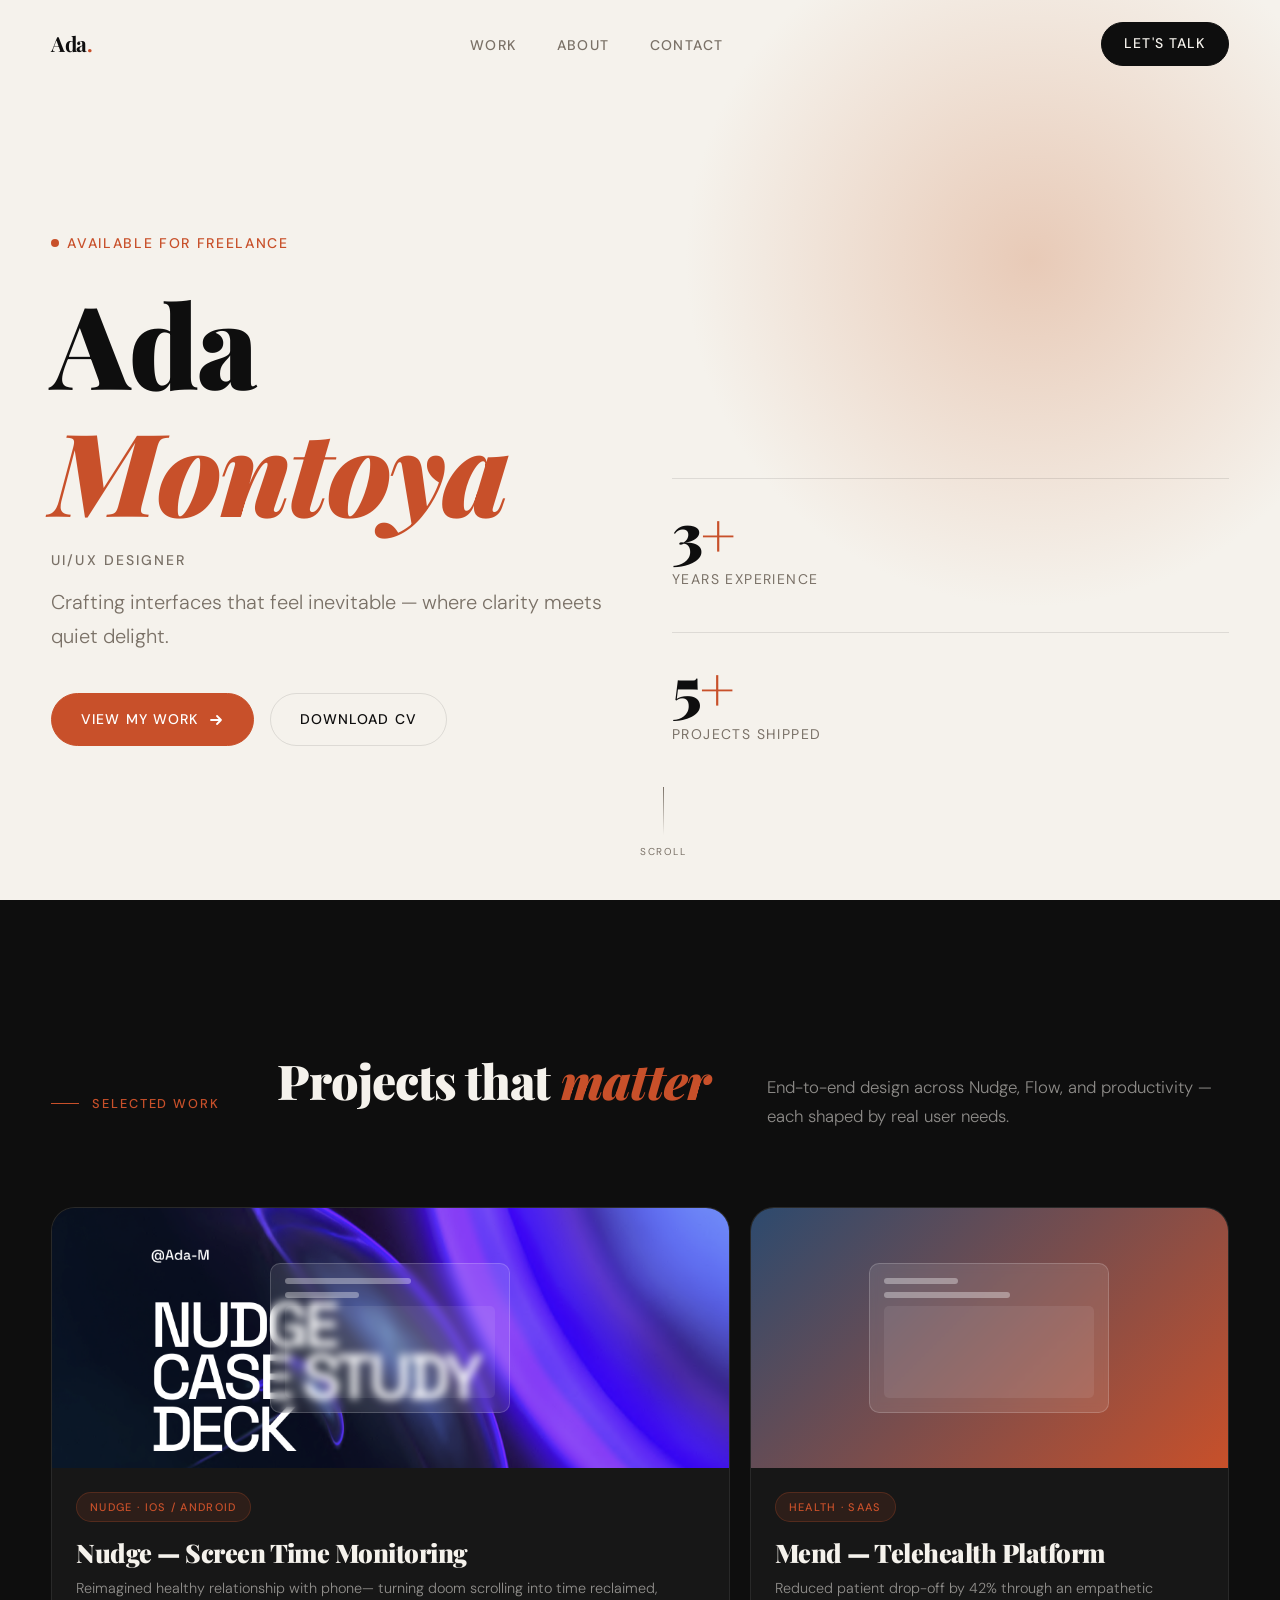
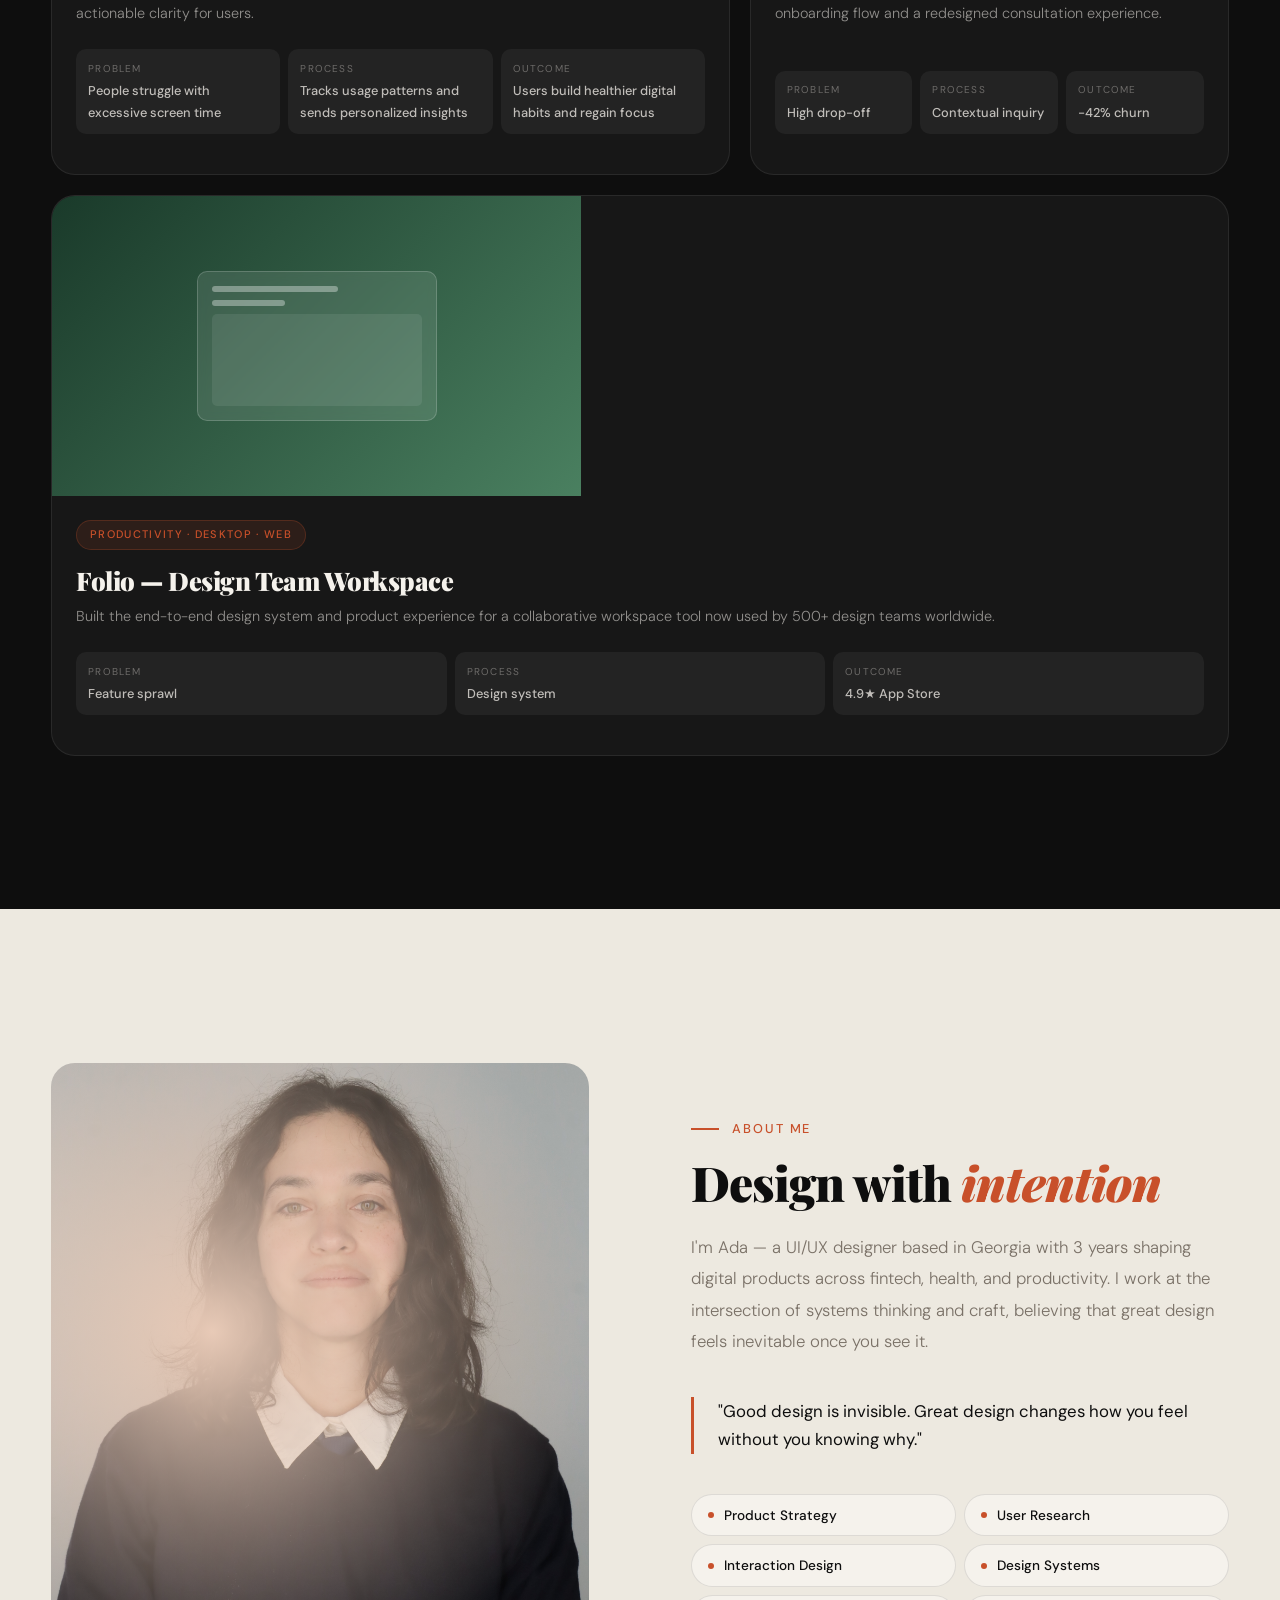
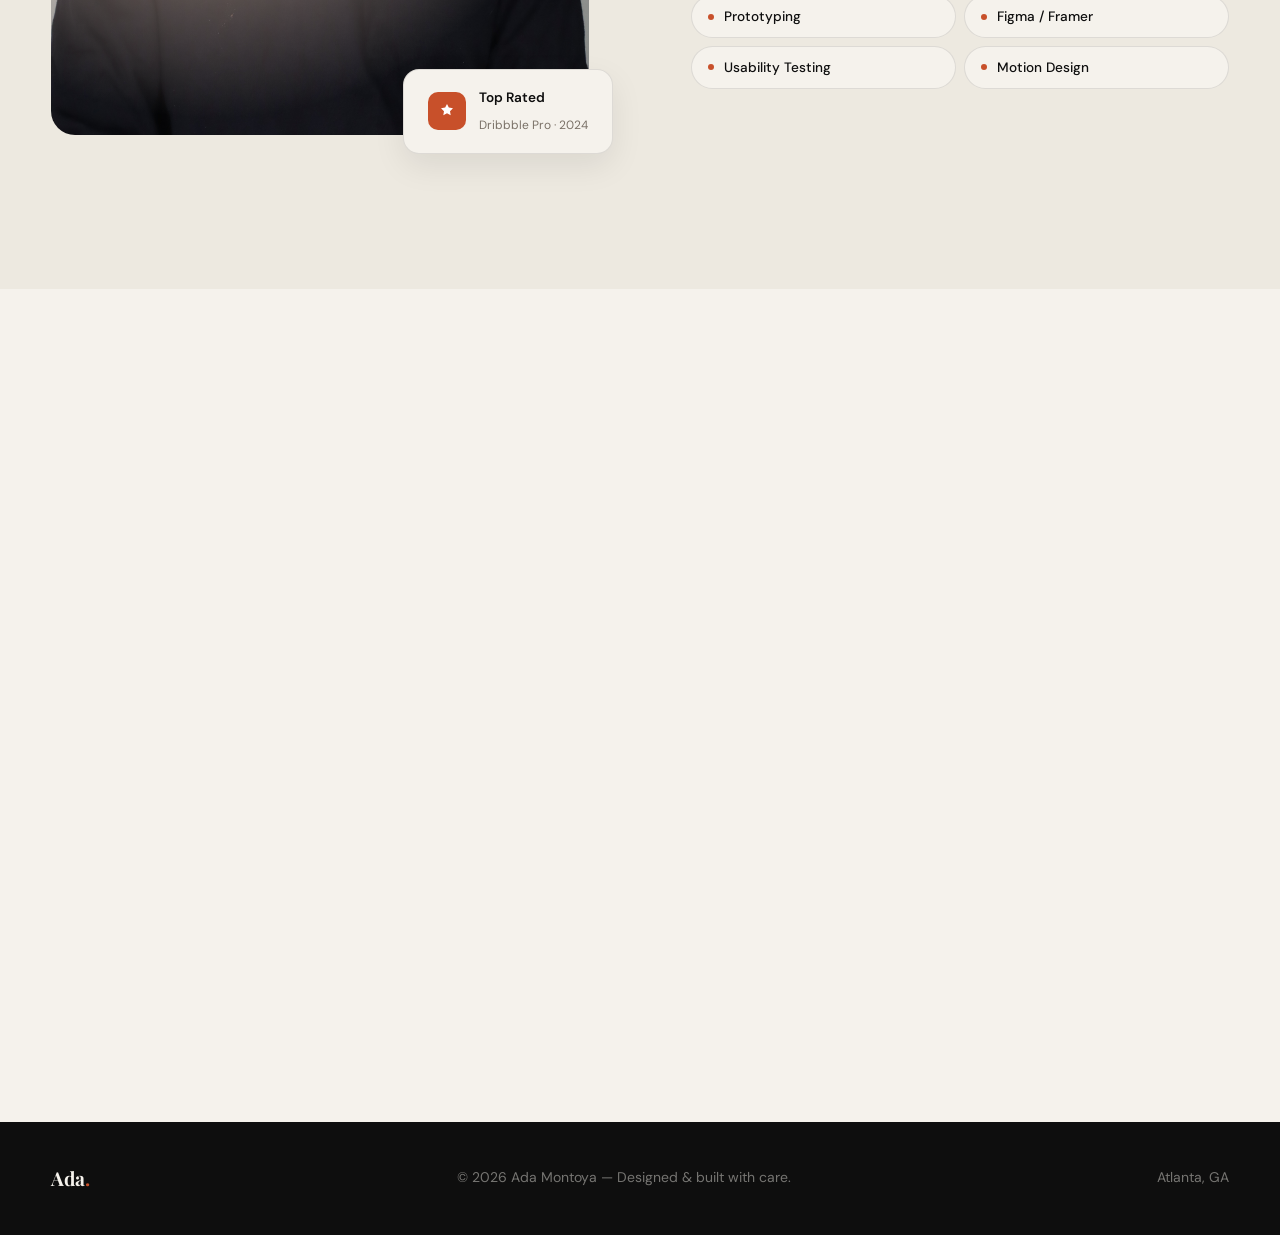
==== commit e2d71bf2: "added pictures" ====
--- a/index.HTML
+++ b/index.HTML
@@ -116,7 +116,7 @@
               <path d="M3 8h10M9 4l4 4-4 4" stroke="currentColor" stroke-width="1.8" stroke-linecap="round" stroke-linejoin="round"/>
             </svg>
           </a>
-          <a href="assets/ada-montoya-resume.pdf" class="btn btn--ghost" target="_blank" rel="noopener">
+          <a href="assets/Files/A_Montoya_res2026.pdf" class="btn btn--ghost" target="_blank" rel="noopener">
             Download CV
           </a>
         </div>
@@ -153,7 +153,7 @@
         <p class="section-label">Selected Work</p>
         <h2 class="section-title">Projects that <em>matter</em></h2>
         <p class="section-sub">
-          End-to-end design across fintech, health, and productivity — each shaped by real user needs.
+          End-to-end design across Nudge, Flow, and productivity — each shaped by real user needs.
         </p>
       </div>
 
@@ -162,7 +162,7 @@
         <!-- Project Card 1 -->
         <article class="project-card reveal" aria-label="Vela Finance project">
           <div class="project-card__visual pv--orange">
-            <!-- Replace with <img src="assets/vela-cover.png" alt="Vela Finance app screens"> -->
+            <img src="assets/images/🏞Nudge_case_study.png" alt="🏞Nudge_case_study">
             <div class="project-card__mockup" aria-hidden="true">
               <div class="mock">
                 <div class="mock__bar"></div>
@@ -175,24 +175,24 @@
             </div>
           </div>
           <div class="project-card__info">
-            <span class="project-tag">Fintech · iOS / Android</span>
-            <h3 class="project-card__title">Vela — Personal Finance OS</h3>
+            <span class="project-tag">Nudge · iOS / Android</span>
+            <h3 class="project-card__title">Nudge — Screen Time Monitoring</h3>
             <p class="project-card__desc">
-              Reimagined how people relate to money — turning anxiety-inducing dashboards
-              into calm, actionable clarity for 200k+ users.
+              Reimagined healthy relationship with phone— turning doom scrolling
+              into time reclaimed, actionable clarity for users.
             </p>
             <dl class="project-meta">
               <div class="project-meta__item">
                 <dt>Problem</dt>
-                <dd>Cognitive overload</dd>
+                <dd>People struggle with excessive screen time</dd>
               </div>
               <div class="project-meta__item">
                 <dt>Process</dt>
-                <dd>Jobs-to-be-done</dd>
+                <dd>Tracks usage patterns and sends personalized insights</dd>
               </div>
               <div class="project-meta__item">
                 <dt>Outcome</dt>
-                <dd>+34% retention</dd>
+                <dd>Users build healthier digital habits and regain focus</dd>
               </div>
             </dl>
           </div>
@@ -286,10 +286,10 @@
         <!-- Photo column -->
         <div class="about__photo reveal">
           <div class="about__frame">
-            <!--
-              Replace the SVG below with a real photo:
-              <img src="assets/ada-montoya.jpg" alt="Ada Montoya, UI/UX Designer">
-            -->
+            
+              
+              <img src="assets/images/Montoya_picture.jpg" alt="Ada Montoya, UI/UX Designer">
+            
             <svg class="avatar" viewBox="0 0 200 240" fill="none" aria-label="Ada Montoya photo placeholder">
               <ellipse cx="100" cy="88" rx="42" ry="42" fill="rgba(200,80,42,.25)" stroke="rgba(200,80,42,.5)" stroke-width="2"/>
               <circle cx="100" cy="82" r="28" fill="rgba(255,255,255,.3)"/>
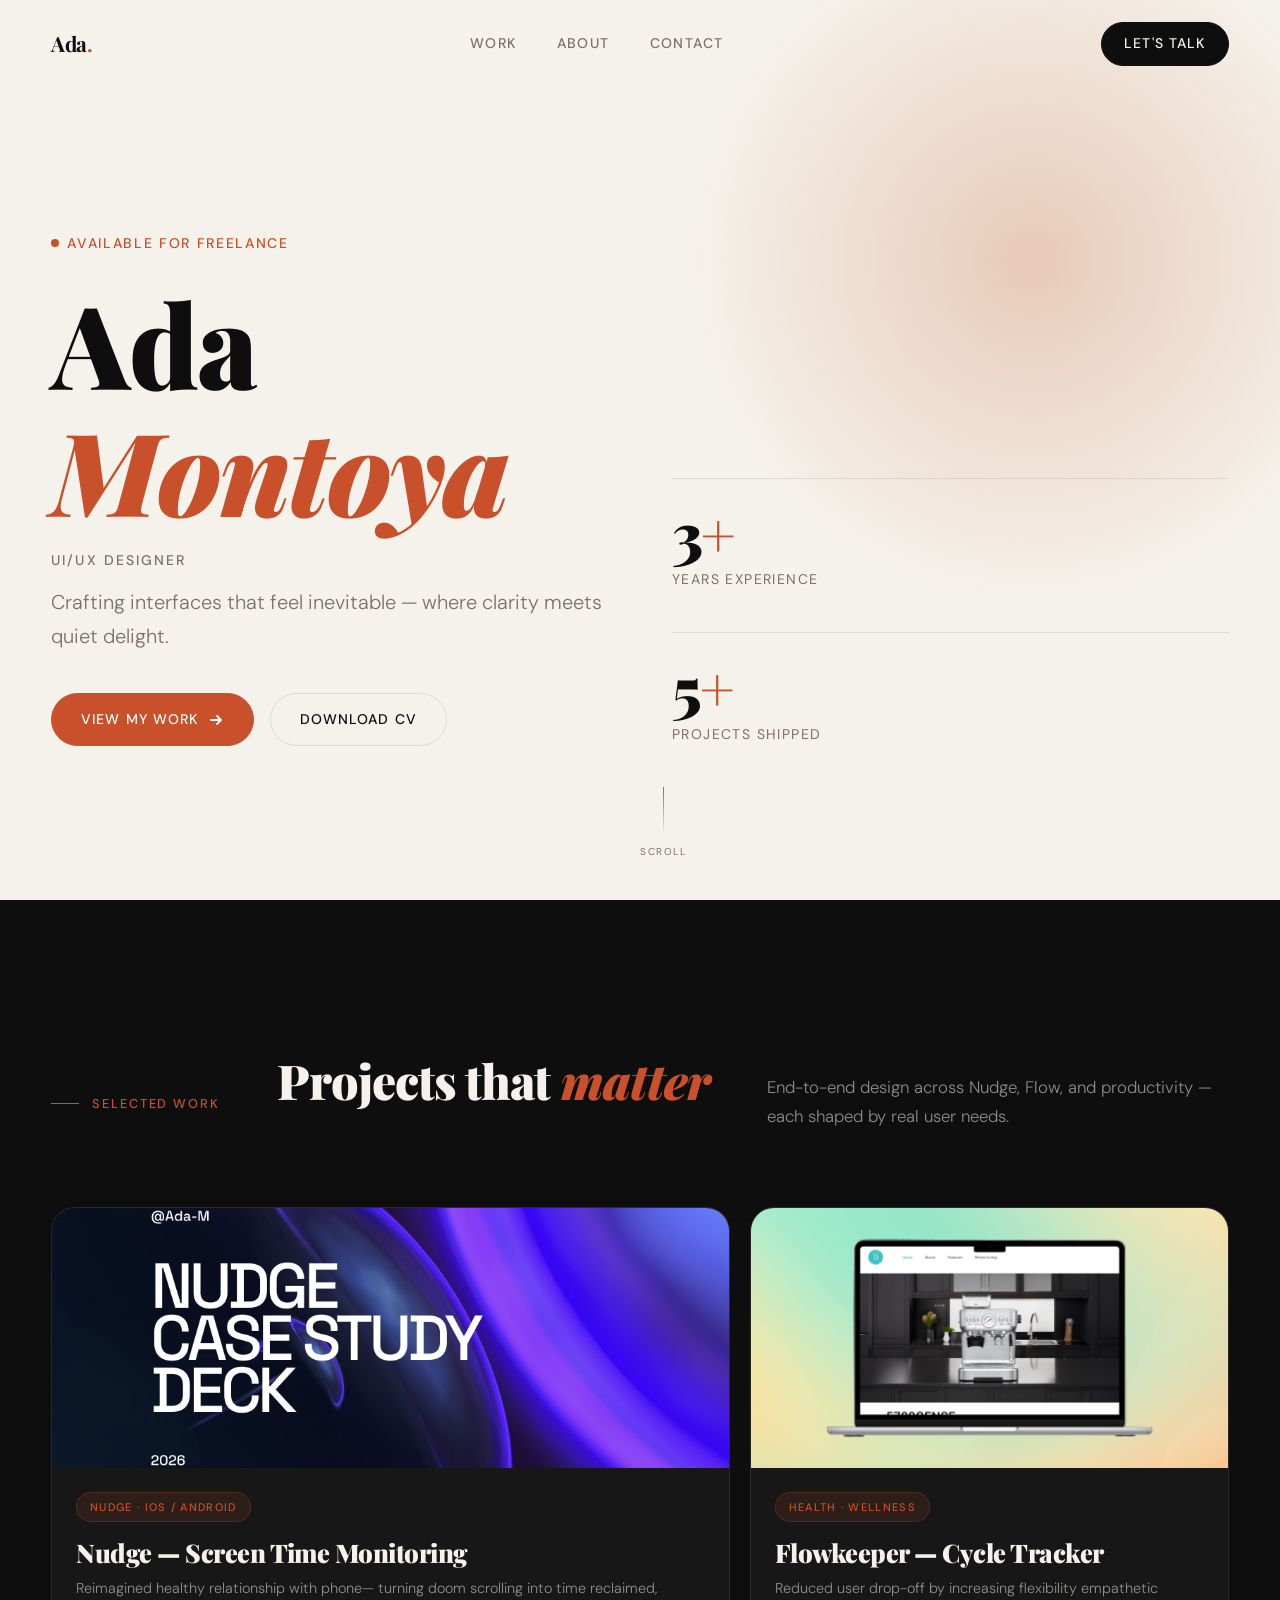
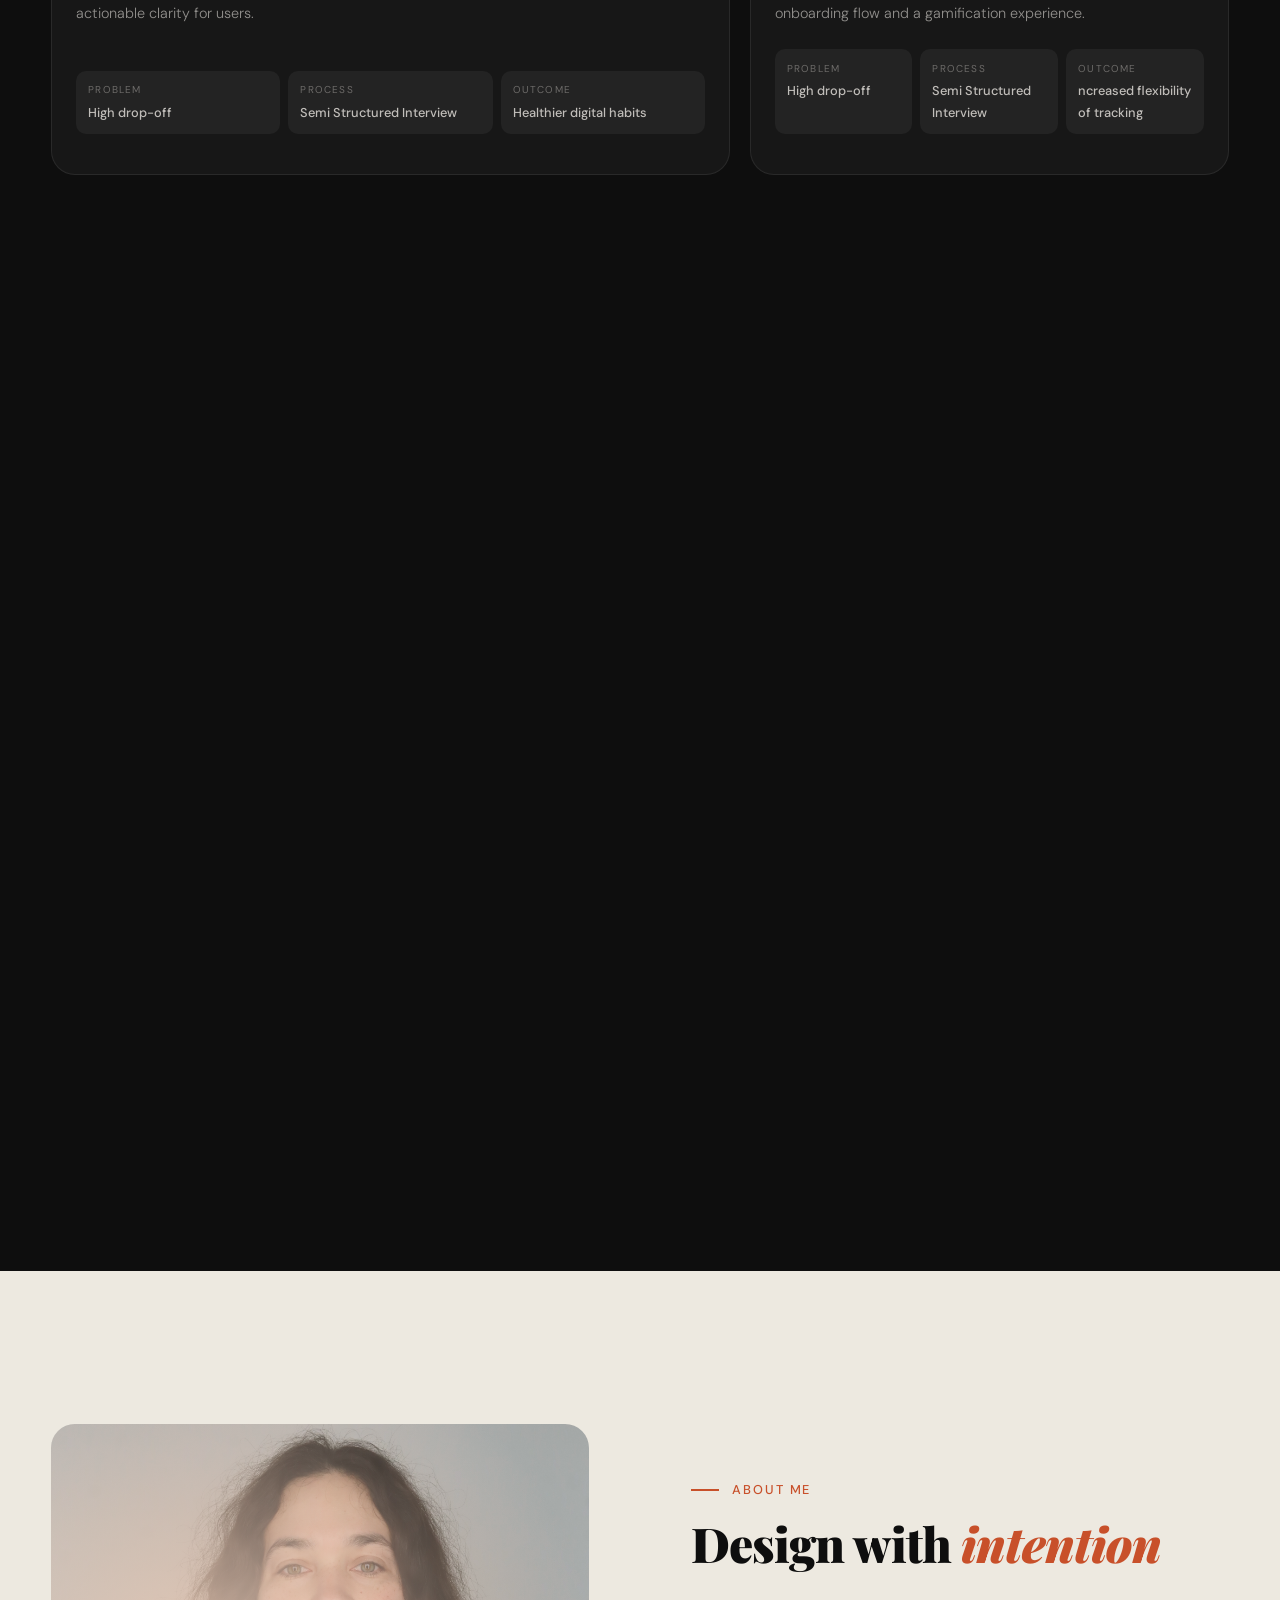
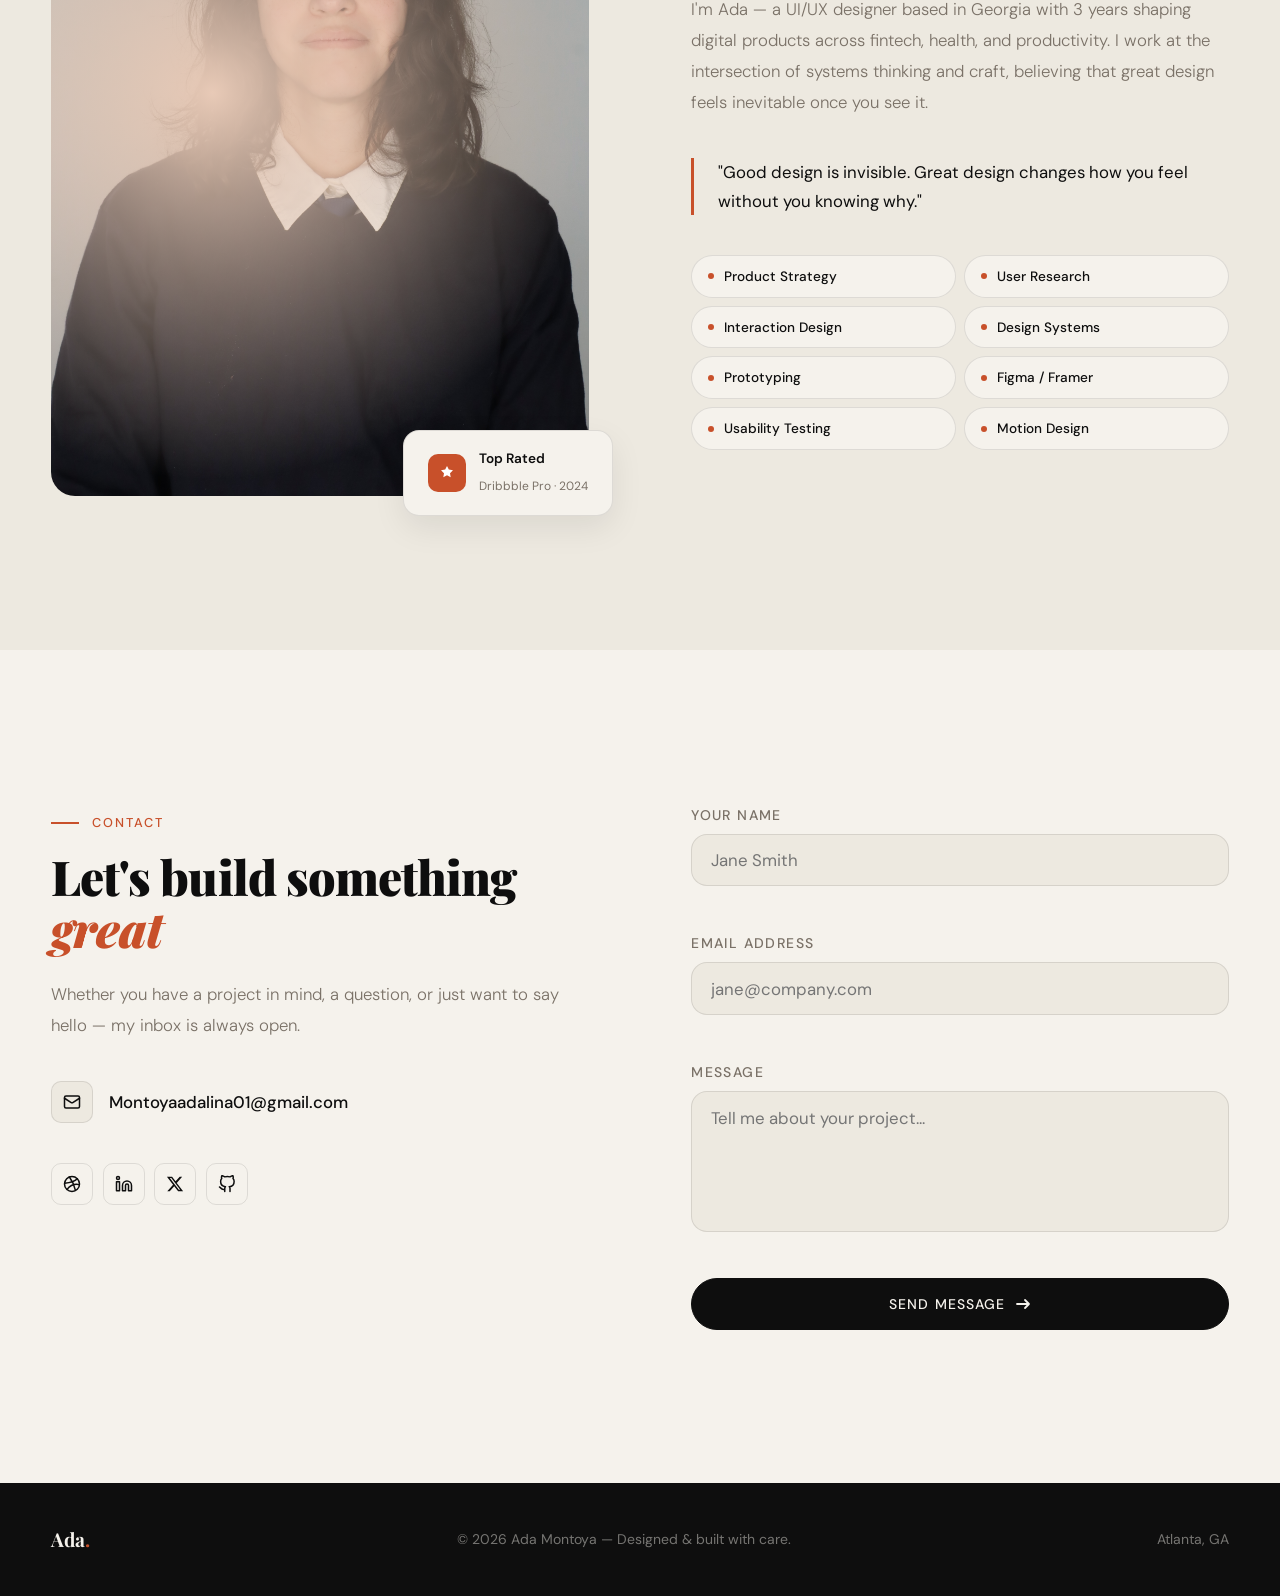
==== commit 11b4ee88: "fixed images and cards" ====
--- a/index.HTML
+++ b/index.HTML
@@ -160,20 +160,15 @@
       <div class="projects__grid">
 
         <!-- Project Card 1 -->
-        <article class="project-card reveal" aria-label="Vela Finance project">
-          <div class="project-card__visual pv--orange">
+        <article class="project-card reveal" aria-label="Nudge Case study">
+         <a href="case-studies/vela.html" class="project-card__visual pv--orange">
             <img src="assets/images/🏞Nudge_case_study.png" alt="🏞Nudge_case_study">
-            <div class="project-card__mockup" aria-hidden="true">
-              <div class="mock">
-                <div class="mock__bar"></div>
-                <div class="mock__bar mock__bar--short"></div>
-                <div class="mock__body"></div>
-              </div>
-            </div>
+           
             <div class="project-card__overlay" aria-hidden="true">
               <span class="view-label">View Case Study →</span>
             </div>
-          </div>
+
+            </a>
           <div class="project-card__info">
             <span class="project-tag">Nudge · iOS / Android</span>
             <h3 class="project-card__title">Nudge — Screen Time Monitoring</h3>
@@ -184,40 +179,34 @@
             <dl class="project-meta">
               <div class="project-meta__item">
                 <dt>Problem</dt>
-                <dd>People struggle with excessive screen time</dd>
+                <dd>High drop-off</dd>
               </div>
               <div class="project-meta__item">
                 <dt>Process</dt>
-                <dd>Tracks usage patterns and sends personalized insights</dd>
+                <dd>Semi Structured Interview</dd>
               </div>
               <div class="project-meta__item">
                 <dt>Outcome</dt>
-                <dd>Users build healthier digital habits and regain focus</dd>
+                <dd>Healthier digital habits</dd>
               </div>
             </dl>
           </div>
         </article>
 
         <!-- Project Card 2 -->
-        <article class="project-card reveal" aria-label="Mend Telehealth project">
-          <div class="project-card__visual pv--blue">
-            <div class="project-card__mockup" aria-hidden="true">
-              <div class="mock">
-                <div class="mock__bar mock__bar--short"></div>
-                <div class="mock__bar"></div>
-                <div class="mock__body"></div>
-              </div>
-            </div>
+        <article class="project-card reveal" aria-label="Flowkeeper project">
+          <a href="case-studies/vela.html" class="project-card__visual pv--blue">
+            <img src="assets/images/Casabrewhero.webp" alt="Flowkeeper app">
             <div class="project-card__overlay" aria-hidden="true">
               <span class="view-label">View Case Study →</span>
             </div>
-          </div>
+          </a>
           <div class="project-card__info">
-            <span class="project-tag">Health · SaaS</span>
-            <h3 class="project-card__title">Mend — Telehealth Platform</h3>
+            <span class="project-tag">Health · Wellness</span>
+            <h3 class="project-card__title">Flowkeeper — Cycle Tracker</h3>
             <p class="project-card__desc">
-              Reduced patient drop-off by 42% through an empathetic onboarding flow
-              and a redesigned consultation experience.
+              Reduced user drop-off by increasing flexibility empathetic onboarding flow
+              and a gamification experience.
             </p>
             <dl class="project-meta">
               <div class="project-meta__item">
@@ -226,11 +215,11 @@
               </div>
               <div class="project-meta__item">
                 <dt>Process</dt>
-                <dd>Contextual inquiry</dd>
+                <dd>Semi Structured Interview</dd>
               </div>
               <div class="project-meta__item">
                 <dt>Outcome</dt>
-                <dd>−42% churn</dd>
+                <dd>ncreased flexibility of tracking</dd>
               </div>
             </dl>
           </div>
@@ -238,37 +227,32 @@
 
         <!-- Project Card 3 — wide -->
         <article class="project-card project-card--wide reveal" aria-label="Folio Workspace project">
-          <div class="project-card__visual pv--green">
-            <div class="project-card__mockup" aria-hidden="true">
-              <div class="mock">
-                <div class="mock__bar"></div>
-                <div class="mock__bar mock__bar--short"></div>
-                <div class="mock__body"></div>
-              </div>
-            </div>
+          <a href="" class="project-card__visual pv--green">
+            <img src="assets/images/Flowkeeper.png" alt="Flowkeeper app">
+            
             <div class="project-card__overlay" aria-hidden="true">
               <span class="view-label">View Case Study →</span>
             </div>
-          </div>
+          </a>
           <div class="project-card__info">
-            <span class="project-tag">Productivity · Desktop · Web</span>
-            <h3 class="project-card__title">Folio — Design Team Workspace</h3>
+            <span class="project-tag">Lifestyle · Wellness · App</span>
+            <h3 class="project-card__title">Flowkeeper - Cycle Tracker</h3>
             <p class="project-card__desc">
-              Built the end-to-end design system and product experience for a collaborative
-              workspace tool now used by 500+ design teams worldwide.
+              Reduced user drop-off by increasing flexibility empathetic onboarding flow
+              and a gamification experience.
             </p>
             <dl class="project-meta">
               <div class="project-meta__item">
                 <dt>Problem</dt>
-                <dd>Feature sprawl</dd>
+                <dd>High drop-off</dd>
               </div>
               <div class="project-meta__item">
                 <dt>Process</dt>
-                <dd>Design system</dd>
+                <dd>Semi Structured Interview</dd>
               </div>
               <div class="project-meta__item">
                 <dt>Outcome</dt>
-                <dd>4.9★ App Store</dd>
+                <dd>Incresed tracking flexibility</dd>
               </div>
             </dl>
           </div>
--- a/style.css
+++ b/style.css
@@ -114,6 +114,7 @@
 a {
   color: inherit;
   text-decoration: none;
+  display: block;
 }
 
 button {
@@ -699,6 +700,13 @@
 }
 
 /* Visual area */
+.project-card__visual img {
+  width: 100%;
+  height: 100%;
+  object-fit: cover;
+  display: block;
+}
+
 .project-card__visual {
   position: relative;
   overflow: hidden;
@@ -711,7 +719,7 @@
 }
 
 .project-card--wide .project-card__visual {
-  width: 45%;
+  width: 100%;
   min-height: 300px;
 }
 
@@ -787,6 +795,10 @@
 .project-card:hover .view-label {
   transform: translateY(0);
   box-shadow: 0 8px 24px rgba(0, 0, 0, 0.3);
+}
+
+a.project-card__visual {
+  display: block;
 }
 
 /* Card info */
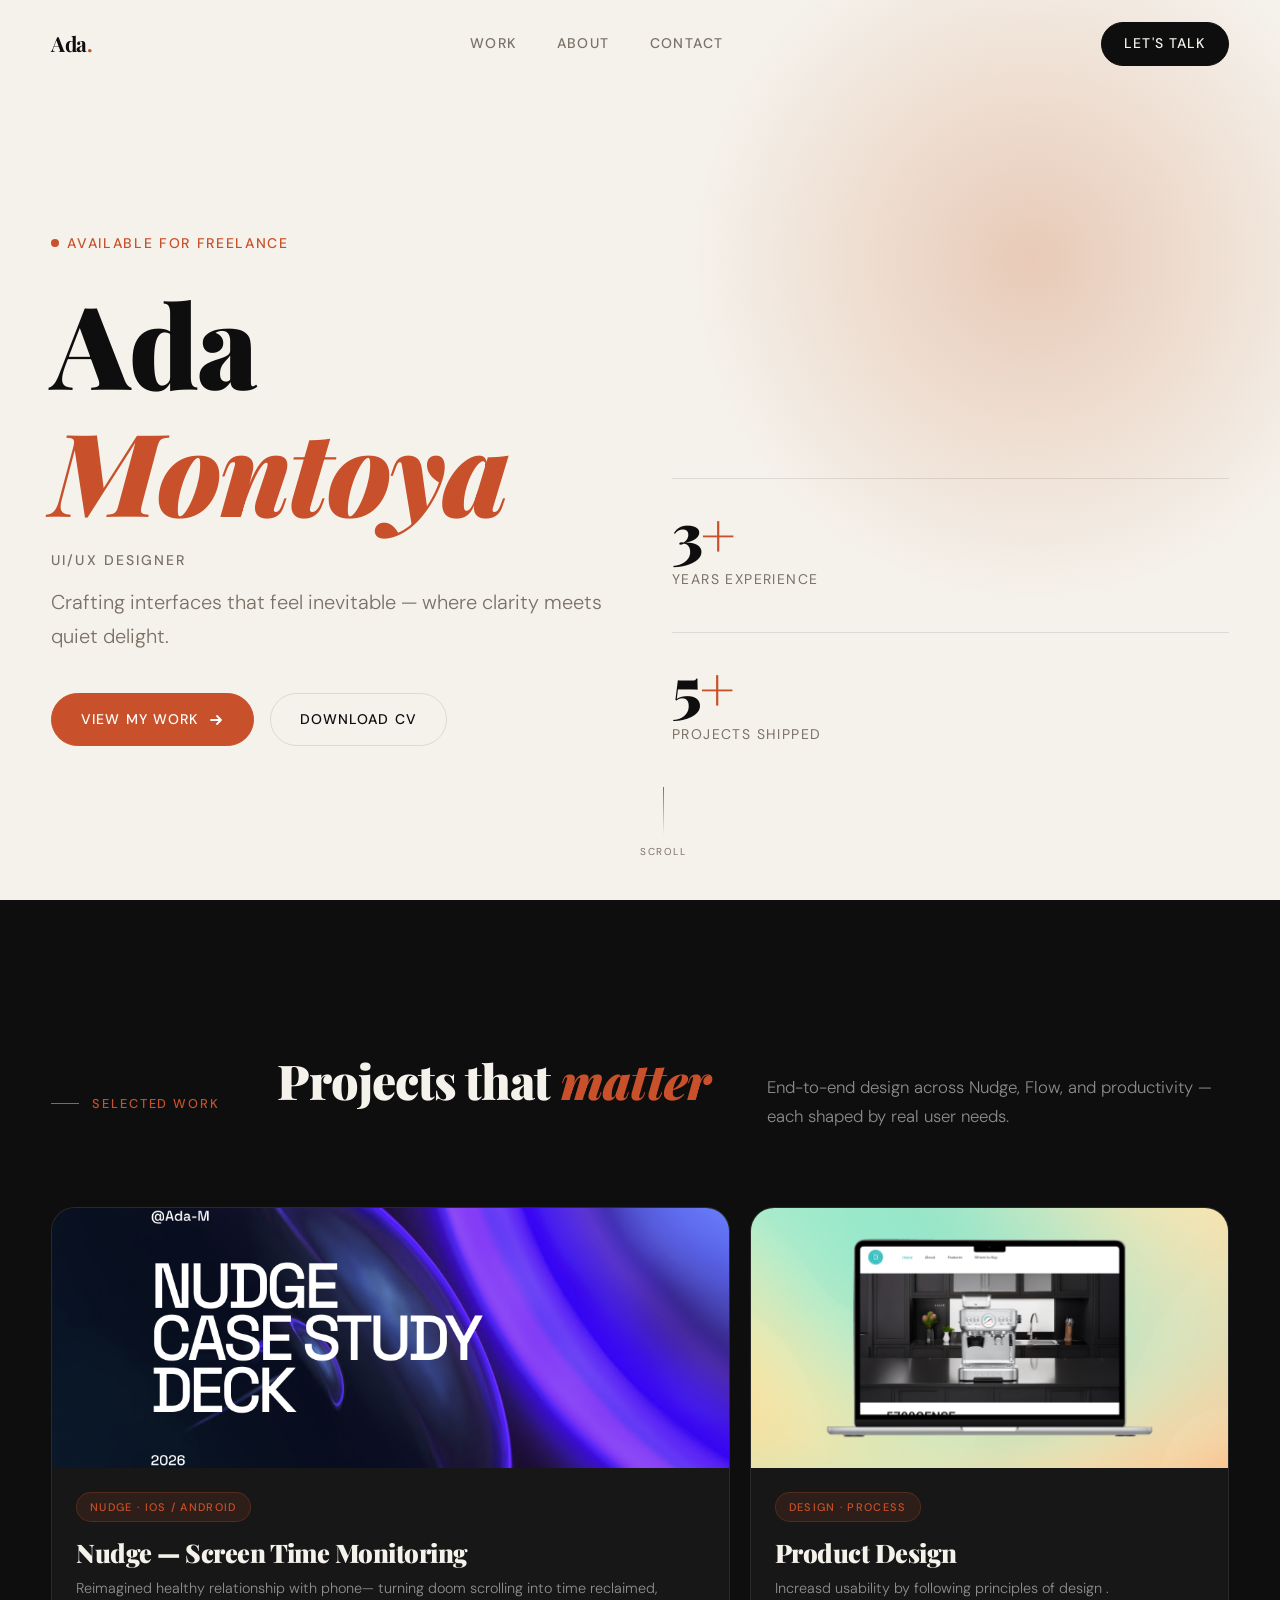
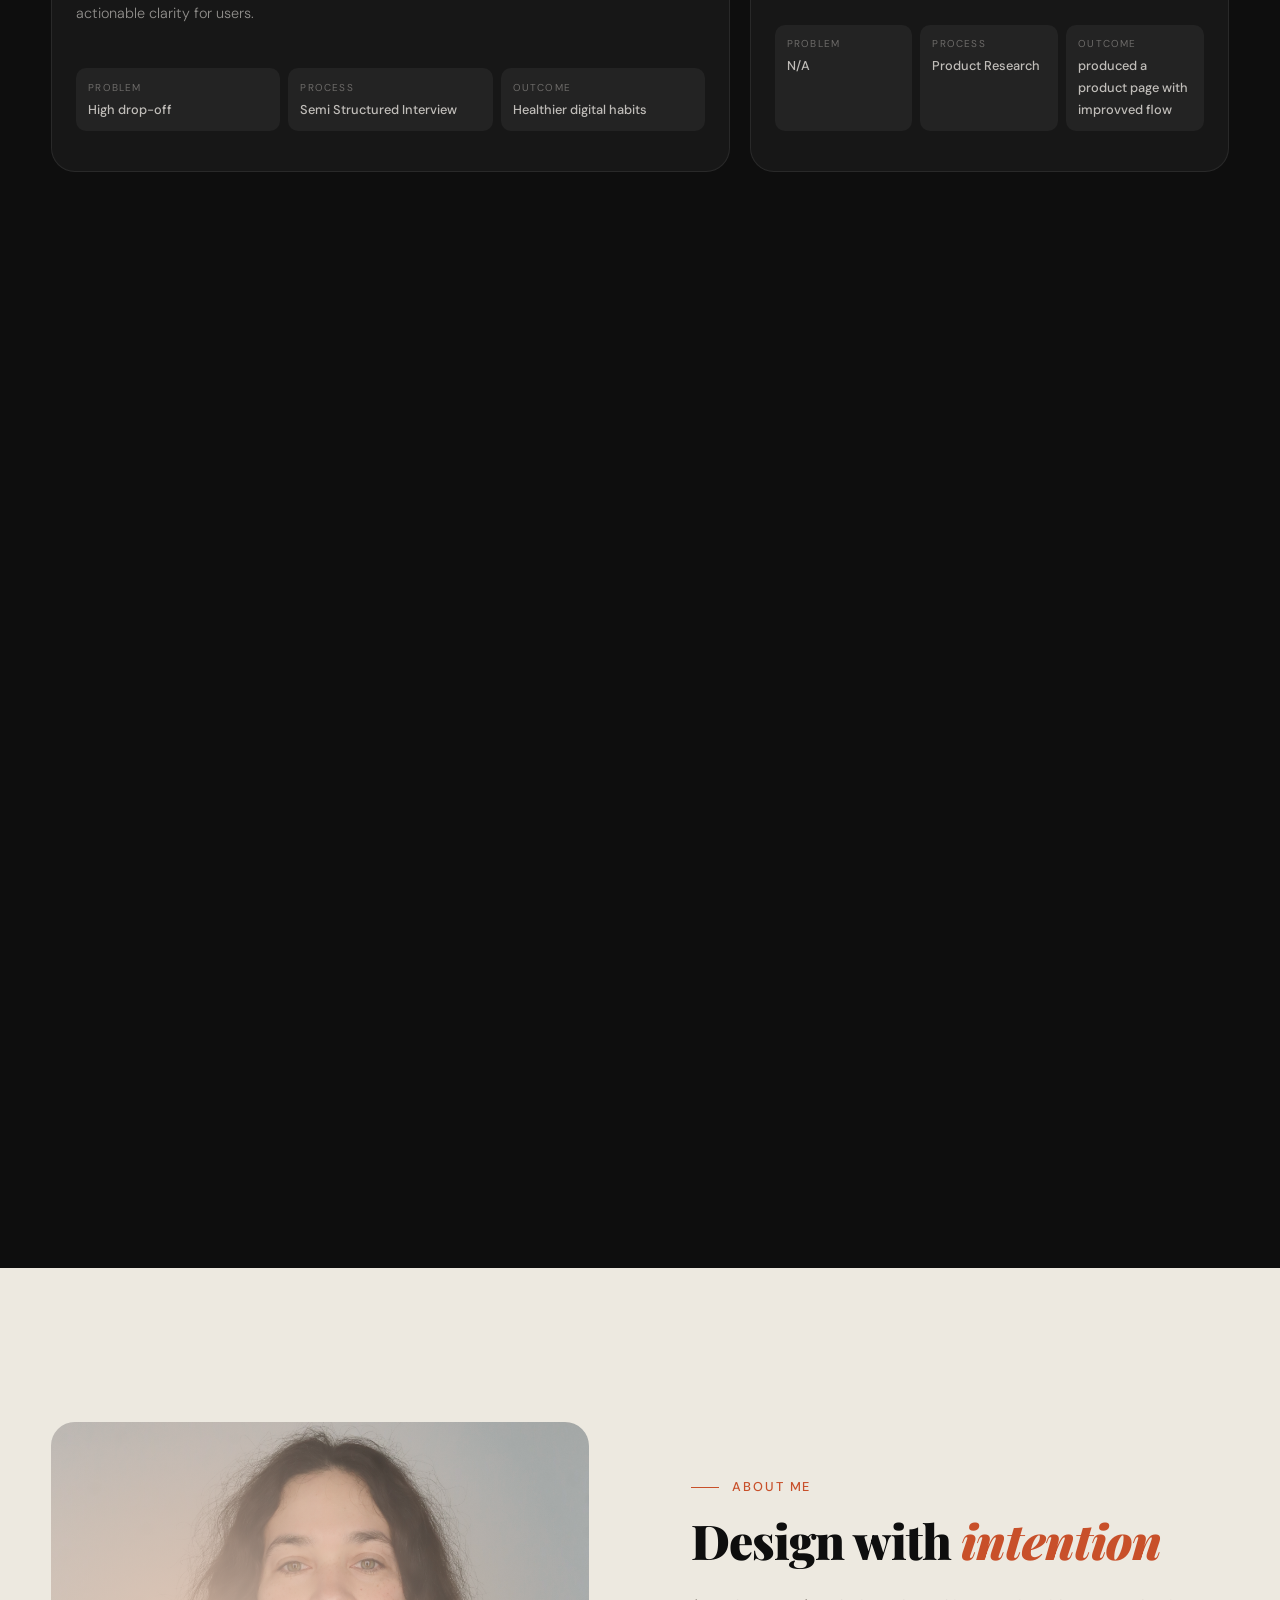
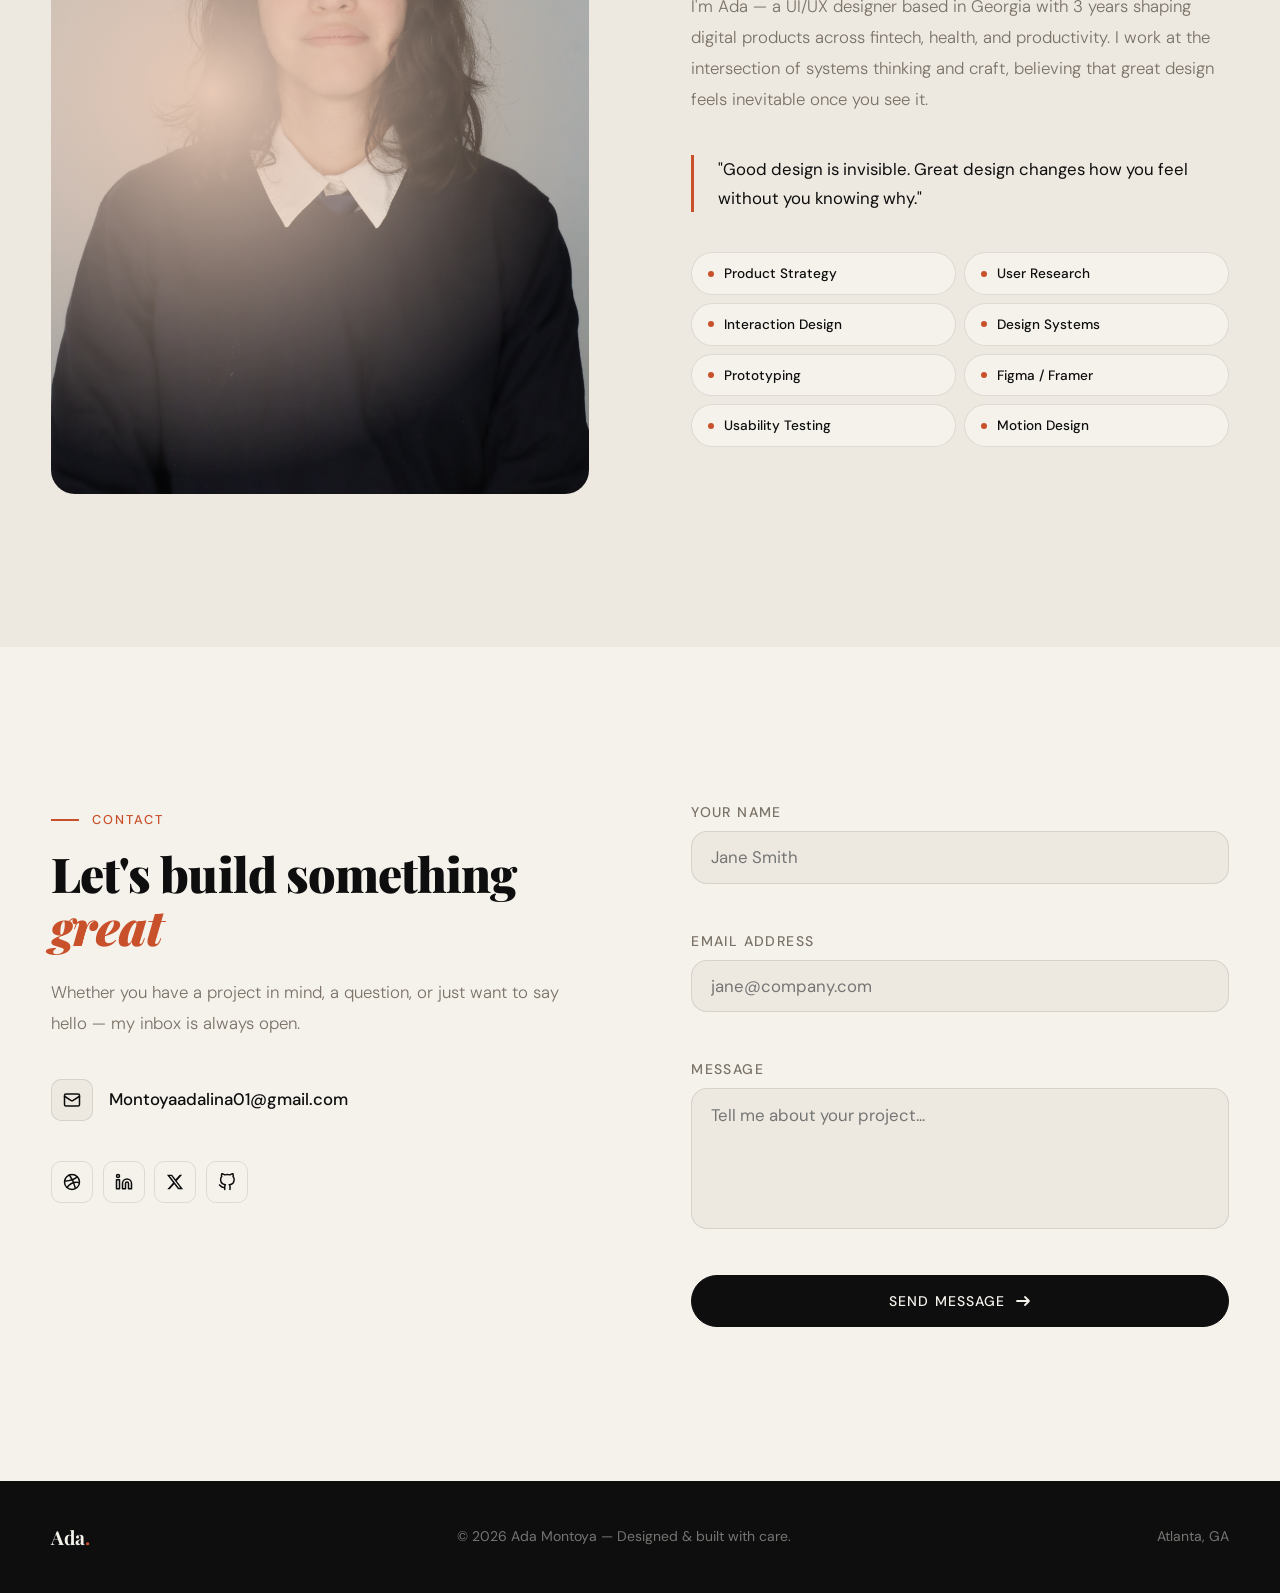
==== commit edbbcfaf: "updated projects" ====
--- a/index.HTML
+++ b/index.HTML
@@ -161,11 +161,11 @@
 
         <!-- Project Card 1 -->
         <article class="project-card reveal" aria-label="Nudge Case study">
-         <a href="case-studies/vela.html" class="project-card__visual pv--orange">
+         <a href="https://www.figma.com/proto/F6yTN502oZRSe6mYXS82vM/Nudge-edit?node-id=1975-8041&t=gG5lSzdIbRj5Ji9l-0&scaling=scale-down&content-scaling=fixed&page-id=819%3A2786&starting-point-node-id=1975%3A8041" class="project-card__visual pv--orange">
             <img src="assets/images/🏞Nudge_case_study.png" alt="🏞Nudge_case_study">
            
             <div class="project-card__overlay" aria-hidden="true">
-              <span class="view-label">View Case Study →</span>
+              <span class="view-label">View Prototype →</span>
             </div>
 
             </a>
@@ -195,31 +195,30 @@
 
         <!-- Project Card 2 -->
         <article class="project-card reveal" aria-label="Flowkeeper project">
-          <a href="case-studies/vela.html" class="project-card__visual pv--blue">
+          <a href="https://ericks-process-page.webflow.io/" class="project-card__visual pv--blue">
             <img src="assets/images/Casabrewhero.webp" alt="Flowkeeper app">
             <div class="project-card__overlay" aria-hidden="true">
-              <span class="view-label">View Case Study →</span>
+              <span class="view-label">View Process Page →</span>
             </div>
           </a>
           <div class="project-card__info">
-            <span class="project-tag">Health · Wellness</span>
-            <h3 class="project-card__title">Flowkeeper — Cycle Tracker</h3>
+            <span class="project-tag">Design · Process</span>
+            <h3 class="project-card__title">Product Design</h3>
             <p class="project-card__desc">
-              Reduced user drop-off by increasing flexibility empathetic onboarding flow
-              and a gamification experience.
+              Increasd usability by following principles of design .
             </p>
             <dl class="project-meta">
               <div class="project-meta__item">
                 <dt>Problem</dt>
-                <dd>High drop-off</dd>
+                <dd>N/A</dd>
               </div>
               <div class="project-meta__item">
                 <dt>Process</dt>
-                <dd>Semi Structured Interview</dd>
+                <dd>Product Research</dd>
               </div>
               <div class="project-meta__item">
                 <dt>Outcome</dt>
-                <dd>ncreased flexibility of tracking</dd>
+                <dd>produced a product page with improvved flow</dd>
               </div>
             </dl>
           </div>
@@ -227,7 +226,7 @@
 
         <!-- Project Card 3 — wide -->
         <article class="project-card project-card--wide reveal" aria-label="Folio Workspace project">
-          <a href="" class="project-card__visual pv--green">
+          <a href="https://www.figma.com/proto/mMXmp2GQ4rbEDs9NWbq03X/Flowkeeper--edited-?node-id=27-402&p=f&t=G8kJese6EG4QYArs-0&scaling=scale-down&content-scaling=fixed&page-id=6%3A2&starting-point-node-id=27%3A402&show-proto-sidebar=1" class="project-card__visual pv--green">
             <img src="assets/images/Flowkeeper.png" alt="Flowkeeper app">
             
             <div class="project-card__overlay" aria-hidden="true">
@@ -280,7 +279,7 @@
               <ellipse cx="100" cy="195" rx="65" ry="45" fill="rgba(200,80,42,.15)" stroke="rgba(200,80,42,.4)" stroke-width="2"/>
             </svg>
           </div>
-          <!-- Floating credential chip -->
+          <!-- Floating credential chip 
           <div class="about__chip" aria-label="Award: Top Rated on Dribbble, 2024">
             <div class="chip__icon" aria-hidden="true">
               <svg width="18" height="18" viewBox="0 0 18 18" fill="none">
@@ -291,7 +290,7 @@
               <strong>Top Rated</strong>
               <span>Dribbble Pro · 2024</span>
             </div>
-          </div>
+          </div> -->
         </div>
 
         <!-- Content column -->
@@ -373,7 +372,7 @@
                 <path d="M8.56 2.75c4.37 6 6 9.42 8 17.72"/>
               </svg>
             </a>
-            <a href="https://linkedin.com/in/yourhandle" class="social-btn" aria-label="LinkedIn" target="_blank" rel="noopener">
+            <a href="https://www.linkedin.com/in/ada-montoya-8b432537b" class="social-btn" aria-label="LinkedIn" target="_blank" rel="noopener">
               <svg width="18" height="18" viewBox="0 0 24 24" fill="none" stroke="currentColor" stroke-width="2" stroke-linecap="round" stroke-linejoin="round" aria-hidden="true">
                 <path d="M16 8a6 6 0 0 1 6 6v7h-4v-7a2 2 0 0 0-4 0v7h-4v-7a6 6 0 0 1 6-6z"/>
                 <rect width="4" height="12" x="2" y="9"/>
@@ -385,7 +384,7 @@
                 <path d="M18.244 2.25h3.308l-7.227 8.26 8.502 11.24H16.17l-5.214-6.817L4.99 21.75H1.68l7.73-8.835L1.254 2.25H8.08l4.713 6.231zm-1.161 17.52h1.833L7.084 4.126H5.117z"/>
               </svg>
             </a>
-            <a href="https://github.com/yourhandle" class="social-btn" aria-label="GitHub" target="_blank" rel="noopener">
+            <a href="https://github.com/montoyaadalina01" class="social-btn" aria-label="GitHub" target="_blank" rel="noopener">
               <svg width="18" height="18" viewBox="0 0 24 24" fill="none" stroke="currentColor" stroke-width="2" stroke-linecap="round" stroke-linejoin="round" aria-hidden="true">
                 <path d="M9 19c-5 1.5-5-2.5-7-3m14 6v-3.87a3.37 3.37 0 0 0-.94-2.61c3.14-.35 6.44-1.54 6.44-7A5.44 5.44 0 0 0 20 4.77 5.07 5.07 0 0 0 19.91 1S18.73.65 16 2.48a13.38 13.38 0 0 0-7 0C6.27.65 5.09 1 5.09 1A5.07 5.07 0 0 0 5 4.77a5.44 5.44 0 0 0-1.5 3.78c0 5.42 3.3 6.61 6.44 7A3.37 3.37 0 0 0 9 18.13V22"/>
               </svg>
